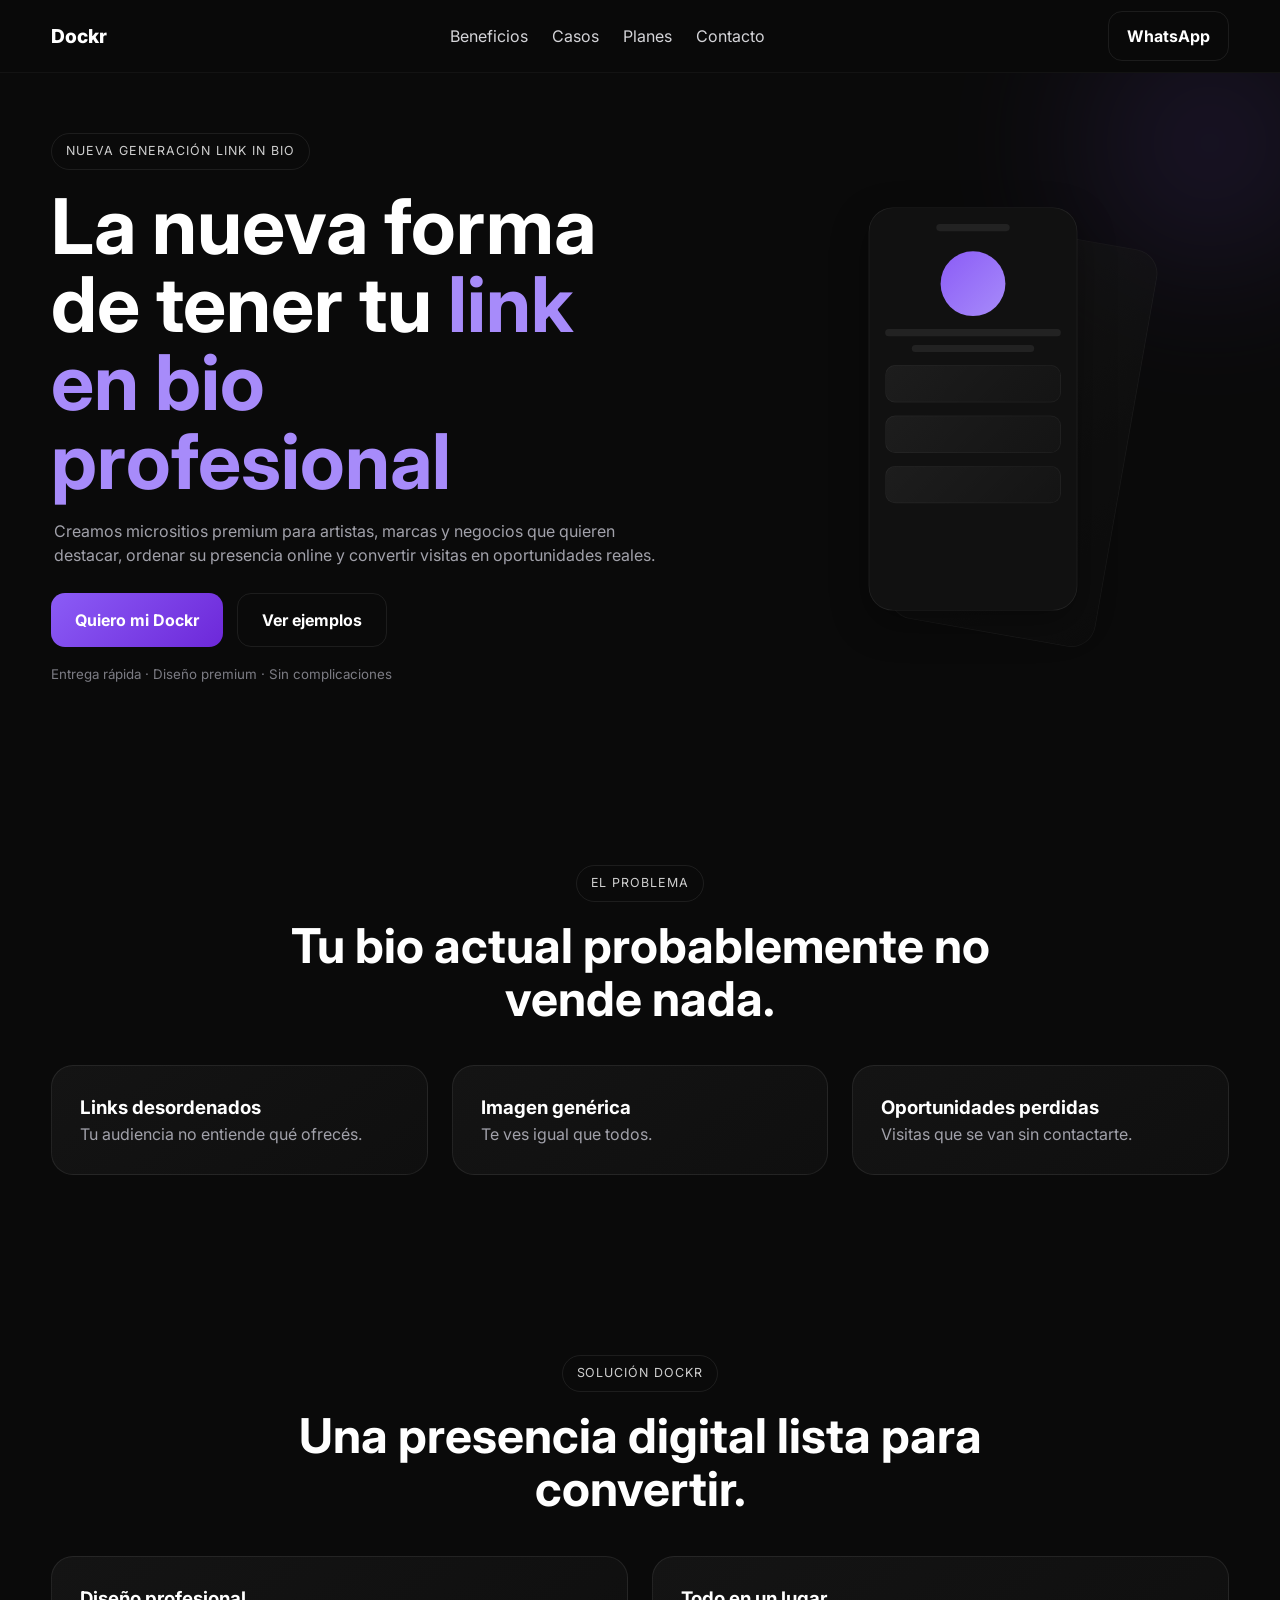
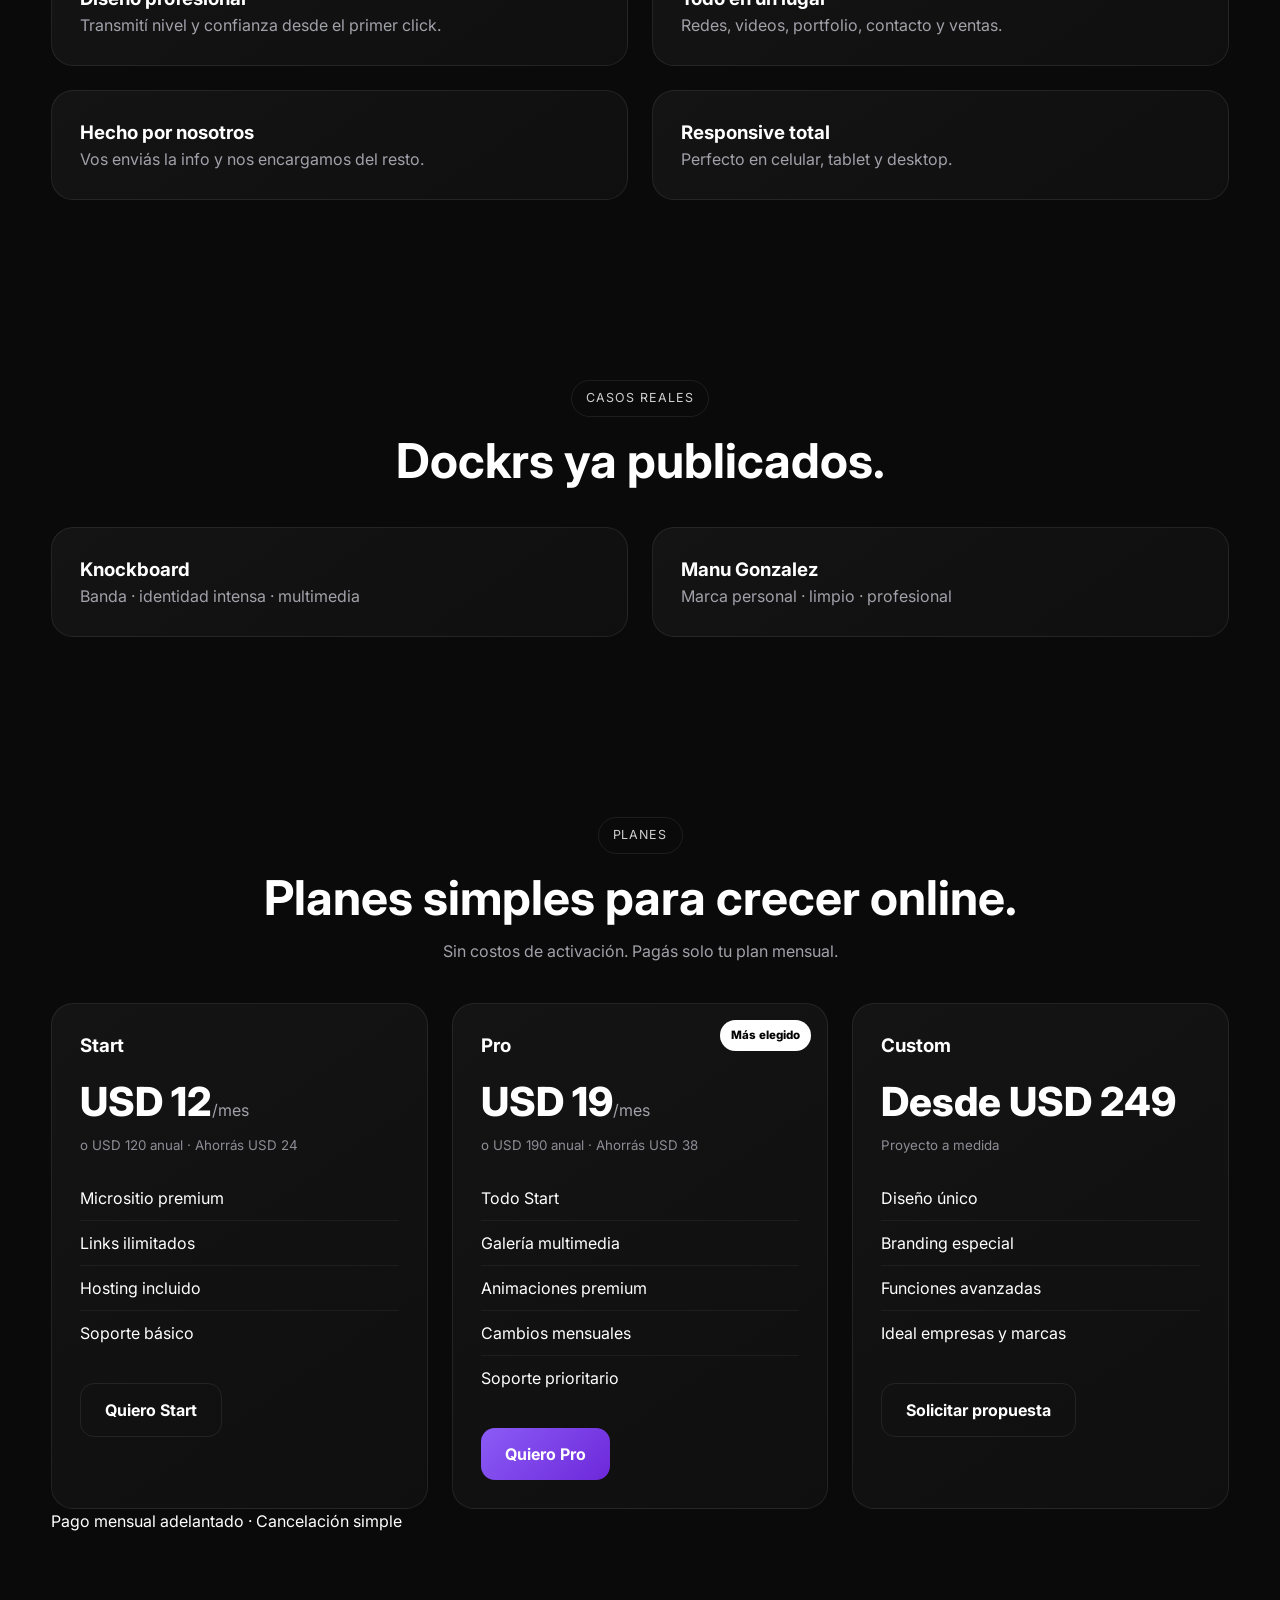
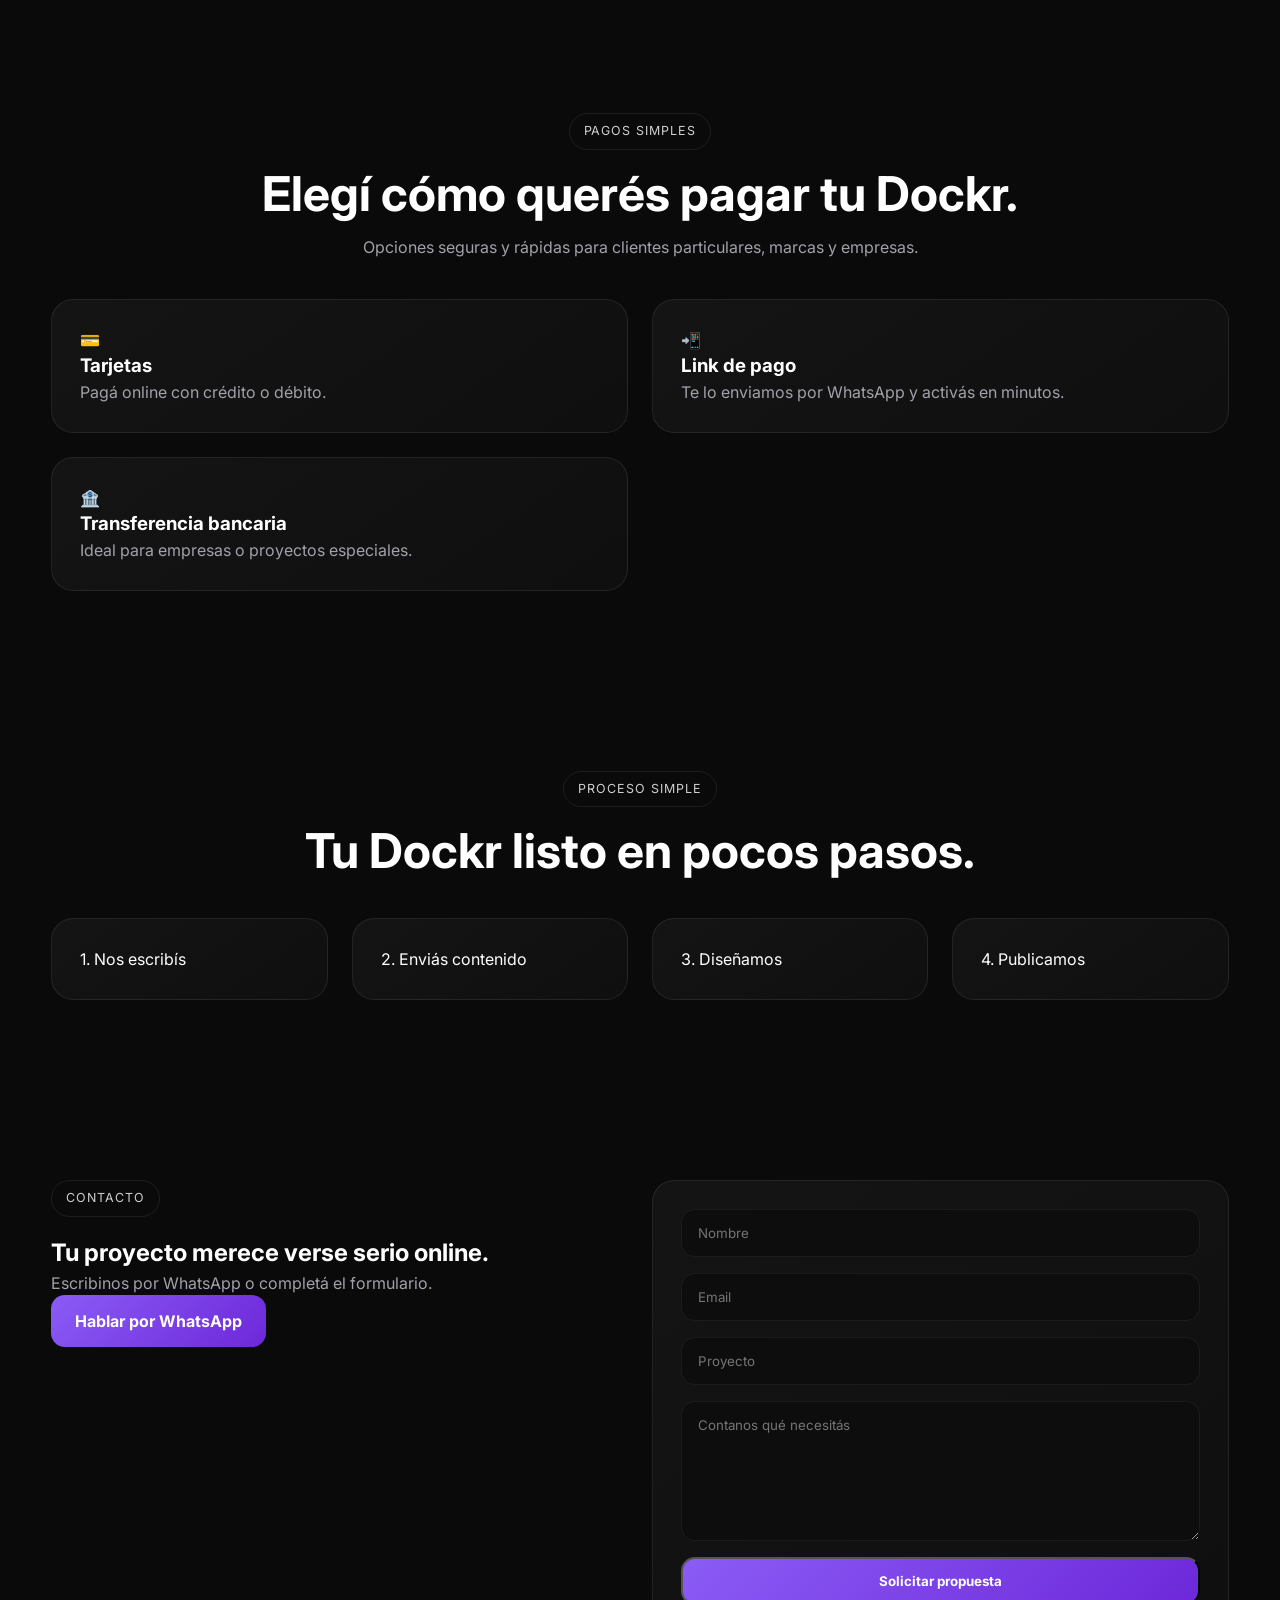
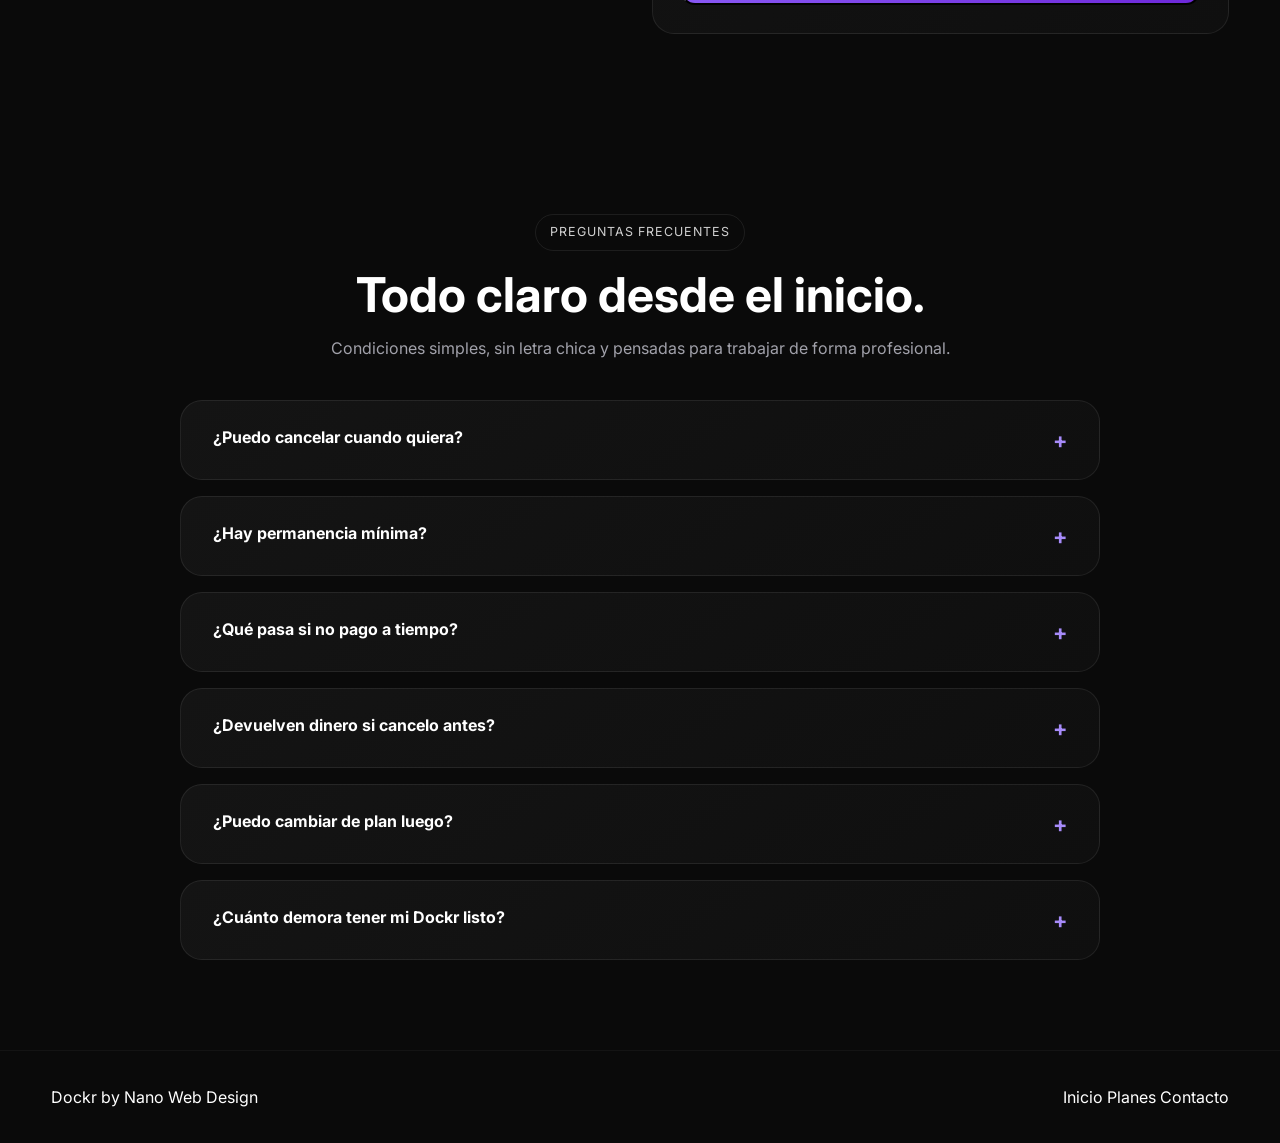
==== index.html @ 8de8d821 "version final de dockr" ====
<!doctype html>
<html lang="es">
  <head>
    <meta charset="UTF-8" />
    <meta name="viewport" content="width=device-width,initial-scale=1.0" />
    <title>Dockr | Tu link en bio profesional</title>
    <meta
      name="description"
      content="Dockr crea micrositios premium para artistas, marcas y negocios que quieren destacar online."
    />

    <link rel="preconnect" href="https://fonts.googleapis.com" />
    <link rel="preconnect" href="https://fonts.gstatic.com" crossorigin />

    <link
      href="https://fonts.googleapis.com/css2?family=Inter:wght@300;400;600;700;800&display=swap"
      rel="stylesheet"
    />

    <link rel="stylesheet" href="styles/main.css" />
  </head>

  <body>
    <!-- NAV -->
    <header class="header">
      <div class="container nav">
        <a href="#" class="logo">Dockr</a>

        <nav class="menu">
          <a href="#beneficios">Beneficios</a>
          <a href="#casos">Casos</a>
          <a href="#planes">Planes</a>
          <a href="#contacto">Contacto</a>
        </nav>

        <a class="btn-nav" target="_blank" href="https://wa.me/59893767029">
          WhatsApp
        </a>
      </div>
    </header>

    <!-- HERO -->
    <section class="hero">
      <div class="container hero-grid">
        <div class="hero-copy">
          <span class="tag">Nueva generación link in bio</span>

          <h1>
            La nueva forma de tener tu
            <span>link en bio profesional</span>
          </h1>

          <p>
            Creamos micrositios premium para artistas, marcas y negocios que
            quieren destacar, ordenar su presencia online y convertir visitas en
            oportunidades reales.
          </p>

          <div class="hero-actions">
            <a
              href="https://wa.me/59893767029"
              target="_blank"
              class="btn-main"
            >
              Quiero mi Dockr
            </a>

            <a href="#casos" class="btn-outline">Ver ejemplos</a>
          </div>

          <small>Entrega rápida · Diseño premium · Sin complicaciones</small>
        </div>

        <div class="hero-visual">
          <div class="phone phone-back"></div>

          <div class="phone phone-front">
            <div class="mock-header"></div>
            <div class="mock-avatar"></div>
            <div class="mock-line"></div>
            <div class="mock-line short"></div>
            <div class="mock-btn"></div>
            <div class="mock-btn"></div>
            <div class="mock-btn"></div>
          </div>
        </div>
      </div>
    </section>

    <!-- PROBLEMA -->
    <section class="pain">
      <div class="container">
        <div class="section-head">
          <span class="tag">El problema</span>
          <h2>Tu bio actual probablemente no vende nada.</h2>
        </div>

        <div class="pain-grid">
          <article class="pain-card">
            <h3>Links desordenados</h3>
            <p>Tu audiencia no entiende qué ofrecés.</p>
          </article>

          <article class="pain-card">
            <h3>Imagen genérica</h3>
            <p>Te ves igual que todos.</p>
          </article>

          <article class="pain-card">
            <h3>Oportunidades perdidas</h3>
            <p>Visitas que se van sin contactarte.</p>
          </article>
        </div>
      </div>
    </section>

    <!-- BENEFICIOS -->
    <section class="benefits" id="beneficios">
      <div class="container">
        <div class="section-head">
          <span class="tag">Solución Dockr</span>
          <h2>Una presencia digital lista para convertir.</h2>
        </div>

        <div class="benefits-grid">
          <article class="benefit-card">
            <h3>Diseño profesional</h3>
            <p>Transmití nivel y confianza desde el primer click.</p>
          </article>

          <article class="benefit-card">
            <h3>Todo en un lugar</h3>
            <p>Redes, videos, portfolio, contacto y ventas.</p>
          </article>

          <article class="benefit-card">
            <h3>Hecho por nosotros</h3>
            <p>Vos enviás la info y nos encargamos del resto.</p>
          </article>

          <article class="benefit-card">
            <h3>Responsive total</h3>
            <p>Perfecto en celular, tablet y desktop.</p>
          </article>
        </div>
      </div>
    </section>

    <!-- CASOS -->
    <section class="cases" id="casos">
      <div class="container">
        <div class="section-head">
          <span class="tag">Casos reales</span>
          <h2>Dockrs ya publicados.</h2>
        </div>

        <div class="cases-grid">
          <a href="./knockboard/" class="case-card">
            <h3>Knockboard</h3>
            <p>Banda · identidad intensa · multimedia</p>
          </a>

          <a href="./manugonzalez/" class="case-card">
            <h3>Manu Gonzalez</h3>
            <p>Marca personal · limpio · profesional</p>
          </a>
        </div>
      </div>
    </section>

    <!-- PLANES -->
    <section class="pricing" id="planes">
      <div class="container">
        <div class="section-head">
          <span class="tag">Planes</span>
          <h2>Planes simples para crecer online.</h2>
          <p>Sin costos de activación. Pagás solo tu plan mensual.</p>
        </div>

        <div class="pricing-grid">
          <article class="price-card">
            <h3>Start</h3>
            <div class="price">USD 12<span>/mes</span></div>
            <small>o USD 120 anual · Ahorrás USD 24</small>

            <ul>
              <li>Micrositio premium</li>
              <li>Links ilimitados</li>
              <li>Hosting incluido</li>
              <li>Soporte básico</li>
            </ul>

            <a
              target="_blank"
              href="https://wa.me/59893767029"
              class="btn-outline"
            >
              Quiero Start
            </a>
          </article>

          <article class="price-card featured">
            <div class="badge">Más elegido</div>

            <h3>Pro</h3>
            <div class="price">USD 19<span>/mes</span></div>
            <small>o USD 190 anual · Ahorrás USD 38</small>

            <ul>
              <li>Todo Start</li>
              <li>Galería multimedia</li>
              <li>Animaciones premium</li>
              <li>Cambios mensuales</li>
              <li>Soporte prioritario</li>
            </ul>

            <a
              target="_blank"
              href="https://wa.me/59893767029"
              class="btn-main"
            >
              Quiero Pro
            </a>
          </article>

          <article class="price-card">
            <h3>Custom</h3>
            <div class="price">Desde USD 249</div>
            <small>Proyecto a medida</small>

            <ul>
              <li>Diseño único</li>
              <li>Branding especial</li>
              <li>Funciones avanzadas</li>
              <li>Ideal empresas y marcas</li>
            </ul>

            <a href="#contacto" class="btn-outline"> Solicitar propuesta </a>
          </article>
        </div>

        <div class="pricing-note">
          <p>Pago mensual adelantado · Cancelación simple</p>
        </div>
      </div>
    </section>

    <!-- MEDIOS DE PAGO -->
    <section class="payments">
      <div class="container">
        <div class="section-head">
          <span class="tag">Pagos simples</span>
          <h2>Elegí cómo querés pagar tu Dockr.</h2>
          <p>
            Opciones seguras y rápidas para clientes particulares, marcas y
            empresas.
          </p>
        </div>

        <div class="payments-grid">
          <article class="payment-card">
            <div class="pay-icon">💳</div>
            <h3>Tarjetas</h3>
            <p>Pagá online con crédito o débito.</p>
          </article>

          <article class="payment-card featured">
            <div class="pay-icon">📲</div>
            <h3>Link de pago</h3>
            <p>Te lo enviamos por WhatsApp y activás en minutos.</p>
          </article>

          <article class="payment-card">
            <div class="pay-icon">🏦</div>
            <h3>Transferencia bancaria</h3>
            <p>Ideal para empresas o proyectos especiales.</p>
          </article>
        </div>
      </div>
    </section>

    <!-- COMO FUNCIONA -->
    <section class="steps">
      <div class="container">
        <div class="section-head">
          <span class="tag">Proceso simple</span>
          <h2>Tu Dockr listo en pocos pasos.</h2>
        </div>

        <div class="steps-grid">
          <article>1. Nos escribís</article>
          <article>2. Enviás contenido</article>
          <article>3. Diseñamos</article>
          <article>4. Publicamos</article>
        </div>
      </div>
    </section>

    <!-- CONTACTO -->
    <section class="contact" id="contacto">
      <div class="container contact-grid">
        <div class="contact-copy">
          <span class="tag">Contacto</span>
          <h2>Tu proyecto merece verse serio online.</h2>
          <p>Escribinos por WhatsApp o completá el formulario.</p>

          <a href="https://wa.me/59893767029" target="_blank" class="btn-main">
            Hablar por WhatsApp
          </a>
        </div>

        <form class="contact-form">
          <input type="text" placeholder="Nombre" required />
          <input type="email" placeholder="Email" required />
          <input type="text" placeholder="Proyecto" required />
          <textarea placeholder="Contanos qué necesitás"></textarea>

          <button type="submit" class="btn-main">Solicitar propuesta</button>
        </form>
      </div>
    </section>

    <!-- FAQ -->
    <section class="faq" id="faq">
      <div class="container">
        <div class="section-head">
          <span class="tag">Preguntas frecuentes</span>
          <h2>Todo claro desde el inicio.</h2>
          <p>
            Condiciones simples, sin letra chica y pensadas para trabajar de
            forma profesional.
          </p>
        </div>

        <div class="faq-grid">
          <article class="faq-item">
            <button class="faq-question">
              ¿Puedo cancelar cuando quiera?
              <span>+</span>
            </button>
            <div class="faq-answer">
              <p>
                Sí. Solo necesitás avisar antes de la próxima renovación mensual
                para evitar nuevos cobros.
              </p>
            </div>
          </article>

          <article class="faq-item">
            <button class="faq-question">
              ¿Hay permanencia mínima?
              <span>+</span>
            </button>
            <div class="faq-answer">
              <p>
                No. Dockr funciona por períodos mensuales adelantados, sin
                contratos largos obligatorios.
              </p>
            </div>
          </article>

          <article class="faq-item">
            <button class="faq-question">
              ¿Qué pasa si no pago a tiempo?
              <span>+</span>
            </button>
            <div class="faq-answer">
              <p>
                El sitio puede pausarse temporalmente hasta regularizar el pago,
                sin perder tu diseño ni contenido.
              </p>
            </div>
          </article>

          <article class="faq-item">
            <button class="faq-question">
              ¿Devuelven dinero si cancelo antes?
              <span>+</span>
            </button>
            <div class="faq-answer">
              <p>
                No se realizan devoluciones de períodos ya iniciados, salvo
                casos excepcionales evaluados individualmente.
              </p>
            </div>
          </article>

          <article class="faq-item">
            <button class="faq-question">
              ¿Puedo cambiar de plan luego?
              <span>+</span>
            </button>
            <div class="faq-answer">
              <p>
                Sí. Podés subir de plan cuando quieras y se ajusta la diferencia
                correspondiente.
              </p>
            </div>
          </article>

          <article class="faq-item">
            <button class="faq-question">
              ¿Cuánto demora tener mi Dockr listo?
              <span>+</span>
            </button>
            <div class="faq-answer">
              <p>
                Depende del plan y del material enviado, pero normalmente se
                entrega en pocos días.
              </p>
            </div>
          </article>
        </div>
      </div>
    </section>

    <!-- FOOTER -->
    <footer class="footer">
      <div class="container footer-wrap">
        <p>Dockr by Nano Web Design</p>

        <div class="footer-links">
          <a href="#">Inicio</a>
          <a href="#planes">Planes</a>
          <a href="#contacto">Contacto</a>
        </div>
      </div>
    </footer>

    <script src="js/main.js"></script>
  </body>
</html>
---- styles/main.css ----
/* ==================================================
   DOCKR - MAIN.CSS
   Mobile First + FAQ Integrado
================================================== */

/* ===============================
   ROOT
=============================== */
:root {
  --bg: #0a0a0a;
  --bg-2: #111111;
  --card: #171717;
  --line: rgba(255, 255, 255, 0.08);

  --text: #ffffff;
  --muted: #a1a1aa;

  --primary: #8b5cf6;
  --primary-2: #a78bfa;
  --primary-dark: #6d28d9;

  --radius: 22px;
  --shadow: 0 18px 50px rgba(0, 0, 0, 0.35);

  --container: 1180px;
}

/* ===============================
   RESET
=============================== */
* {
  margin: 0;
  padding: 0;
  box-sizing: border-box;
}

html {
  scroll-behavior: smooth;
}

body {
  font-family: "Inter", sans-serif;
  background: var(--bg);
  color: var(--text);
  line-height: 1.5;
  overflow-x: hidden;
}

img {
  max-width: 100%;
  display: block;
}

a {
  color: inherit;
  text-decoration: none;
}

ul {
  list-style: none;
}

button,
input,
textarea {
  font-family: inherit;
}

/* ===============================
   LAYOUT
=============================== */
.container {
  width: 92%;
  max-width: var(--container);
  margin-inline: auto;
}

section {
  padding: 72px 0;
}

/* ===============================
   GENERAL
=============================== */
.tag {
  display: inline-block;
  padding: 8px 14px;
  border: 1px solid var(--line);
  border-radius: 999px;
  font-size: 0.78rem;
  letter-spacing: 0.08em;
  text-transform: uppercase;
  color: #cfcfcf;
  margin-bottom: 18px;
}

.section-head {
  text-align: center;
  max-width: 760px;
  margin: 0 auto 40px;
}

.section-head h2 {
  font-size: clamp(2rem, 7vw, 3rem);
  line-height: 1.1;
  margin-bottom: 14px;
}

.section-head p,
.hero-copy p,
.contact-copy p,
.pain-card p,
.benefit-card p,
.case-card p,
.payment-card p {
  color: var(--muted);
}

/* ===============================
   BUTTONS
=============================== */
.btn-main,
.btn-outline,
.btn-nav {
  width: 100%;
  display: inline-flex;
  justify-content: center;
  align-items: center;
  gap: 10px;
  padding: 14px 24px;
  border-radius: 14px;
  font-weight: 700;
  transition: 0.28s ease;
}

.btn-main {
  color: #fff;
  background: linear-gradient(135deg, var(--primary), var(--primary-dark));
}

.btn-main:hover {
  transform: translateY(-2px);
  box-shadow: 0 12px 30px rgba(139, 92, 246, 0.28);
}

.btn-outline,
.btn-nav {
  border: 1px solid var(--line);
}

.btn-outline:hover,
.btn-nav:hover {
  background: rgba(255, 255, 255, 0.04);
}

.btn-nav {
  padding: 12px 18px;
}

/* ===============================
   HEADER
=============================== */
.header {
  position: sticky;
  top: 0;
  z-index: 100;
  backdrop-filter: blur(12px);
  background: rgba(10, 10, 10, 0.72);
  border-bottom: 1px solid rgba(255, 255, 255, 0.04);
}

.nav {
  min-height: 72px;
  display: flex;
  justify-content: space-between;
  align-items: center;
  gap: 20px;
}

.logo {
  font-size: 1.2rem;
  font-weight: 800;
}

.menu {
  display: none;
  gap: 24px;
}

.menu a {
  color: #d4d4d8;
}

.menu a:hover {
  color: #fff;
}

/* ===============================
   HERO
=============================== */
.hero {
  padding-top: 60px;
  overflow: hidden;
  position: relative;
}

.hero::before {
  content: "";
  position: absolute;
  width: 340px;
  height: 340px;
  border-radius: 50%;
  background: radial-gradient(circle, var(--primary), transparent 70%);
  filter: blur(80px);
  opacity: 0.22;
  top: -100px;
  right: -100px;
}

.hero-grid {
  display: grid;
  grid-template-columns: 1fr;
  gap: 40px;
}

.hero-copy {
  text-align: center;
}

.hero-copy h1 {
  font-size: clamp(2.2rem, 10vw, 4.8rem);
  line-height: 1.02;
  margin-bottom: 18px;
}

.hero-copy h1 span {
  color: var(--primary-2);
}

.hero-copy p {
  max-width: 620px;
  margin: 0 auto 26px;
}

.hero-actions {
  display: flex;
  flex-direction: column;
  gap: 14px;
  margin-bottom: 14px;
}

.hero-copy small {
  color: #7c7c84;
}

/* ===============================
   MOCKUP
=============================== */
.hero-visual {
  min-height: 380px;
  display: flex;
  justify-content: center;
  align-items: center;
  position: relative;
}

.phone {
  width: 290px;
  height: 560px;
  border-radius: 34px;
  position: absolute;
  transform: scale(0.72);
}

.phone-back {
  background: linear-gradient(135deg, #1a1a1a, #0f0f0f);
  border: 1px solid var(--line);
  transform: scale(0.72) translate(70px, 35px) rotate(10deg);
  opacity: 0.55;
}

.phone-front {
  background: #111;
  border: 1px solid rgba(255, 255, 255, 0.08);
  padding: 22px;
  box-shadow: var(--shadow);
}

.mock-header,
.mock-line {
  height: 10px;
  border-radius: 999px;
  background: #222;
}

.mock-header {
  width: 42%;
  margin: 0 auto 28px;
}

.mock-avatar {
  width: 90px;
  height: 90px;
  margin: 0 auto 18px;
  border-radius: 50%;
  background: linear-gradient(135deg, var(--primary), var(--primary-2));
}

.mock-line {
  margin-bottom: 12px;
}

.mock-line.short {
  width: 70%;
  margin-inline: auto;
}

.mock-btn {
  height: 52px;
  margin-top: 18px;
  border-radius: 14px;
  background: linear-gradient(135deg, #1d1d1d, #141414);
  border: 1px solid rgba(255, 255, 255, 0.05);
}

/* ===============================
   GRIDS
=============================== */
.pain-grid,
.benefits-grid,
.cases-grid,
.pricing-grid,
.steps-grid,
.payments-grid,
.contact-grid,
.faq-grid {
  display: grid;
  grid-template-columns: 1fr;
  gap: 24px;
}

/* ===============================
   CARDS
=============================== */
.pain-card,
.benefit-card,
.case-card,
.price-card,
.payment-card,
.steps-grid article,
.contact-form,
.faq-item {
  background: linear-gradient(145deg, #141414, #0f0f0f);
  border: 1px solid var(--line);
  border-radius: var(--radius);
  padding: 28px;
}

.case-card,
.price-card,
.payment-card {
  transition: 0.3s ease;
}

.case-card:hover,
.payment-card:hover {
  transform: translateY(-6px);
}

.price-card:hover {
  transform: translateY(-8px);
}

/* ===============================
   PRICING
=============================== */
.price-card {
  position: relative;
}

.badge {
  position: absolute;
  top: 16px;
  right: 16px;
  padding: 7px 11px;
  border-radius: 999px;
  background: #fff;
  color: #000;
  font-size: 0.72rem;
  font-weight: 800;
}

.price {
  font-size: 2.5rem;
  font-weight: 800;
  margin: 12px 0 4px;
}

.price span {
  font-size: 1rem;
  color: var(--muted);
  font-weight: 400;
}

.price-card small {
  color: #8d8d96;
  display: block;
  margin-bottom: 18px;
}

.price-card ul {
  margin: 20px 0 28px;
}

.price-card li {
  padding: 10px 0;
  border-bottom: 1px solid rgba(255, 255, 255, 0.05);
}

.price-card li:last-child {
  border-bottom: none;
}

/* ===============================
   FAQ
=============================== */
.faq-grid {
  max-width: 860px;
  margin: 0 auto;
  gap: 16px;
}

.faq-item {
  padding: 0;
  overflow: hidden;
  transition: 0.28s ease;
}

.faq-item:hover {
  border-color: rgba(255, 255, 255, 0.14);
}

.faq-item.active {
  border-color: rgba(167, 139, 250, 0.34);
  box-shadow: 0 14px 40px rgba(139, 92, 246, 0.08);
}

.faq-question {
  width: 100%;
  border: none;
  background: transparent;
  color: var(--text);
  cursor: pointer;
  font-size: 1rem;
  font-weight: 700;
  text-align: left;
  padding: 22px;
  display: flex;
  justify-content: space-between;
  gap: 18px;
}

.faq-question span {
  color: var(--primary-2);
  font-size: 1.35rem;
  transition: 0.28s ease;
}

.faq-answer {
  max-height: 0;
  overflow: hidden;
  transition: max-height 0.35s ease;
}

.faq-answer p {
  padding: 0 22px 22px;
  color: var(--muted);
}

.faq-item.active .faq-answer {
  max-height: 240px;
}

.faq-item.active .faq-question span {
  transform: rotate(45deg);
}

/* ===============================
   CONTACT
=============================== */
.contact-form {
  display: grid;
  gap: 16px;
}

.contact-form input,
.contact-form textarea {
  width: 100%;
  padding: 15px 16px;
  border-radius: 14px;
  border: 1px solid rgba(255, 255, 255, 0.06);
  background: #0d0d0d;
  color: #fff;
}

.contact-form textarea {
  min-height: 140px;
  resize: vertical;
}

/* ===============================
   FOOTER
=============================== */
.footer {
  padding: 34px 0;
  border-top: 1px solid rgba(255, 255, 255, 0.04);
}

.footer-wrap {
  display: flex;
  flex-direction: column;
  gap: 18px;
  align-items: center;
  text-align: center;
}

/* ===============================
   RESPONSIVE
=============================== */

@media (min-width: 576px) {
  .btn-main,
  .btn-outline,
  .btn-nav {
    width: auto;
  }

  .hero-actions {
    flex-direction: row;
    justify-content: center;
    flex-wrap: wrap;
  }

  .faq-question,
  .faq-answer p {
    padding-left: 24px;
    padding-right: 24px;
  }
}

@media (min-width: 768px) {
  section {
    padding: 90px 0;
  }

  .benefits-grid,
  .cases-grid,
  .payments-grid,
  .contact-grid {
    grid-template-columns: repeat(2, 1fr);
  }

  .pain-grid,
  .pricing-grid,
  .steps-grid {
    grid-template-columns: repeat(2, 1fr);
  }

  .faq-question {
    padding: 24px 28px;
  }

  .faq-answer p {
    padding: 0 28px 24px;
  }
}

@media (min-width: 992px) {
  .menu {
    display: flex;
  }

  .hero-grid {
    grid-template-columns: 1.1fr 0.9fr;
    align-items: center;
  }

  .hero-copy {
    text-align: left;
  }

  .hero-actions {
    justify-content: flex-start;
  }

  .pain-grid {
    grid-template-columns: repeat(3, 1fr);
  }

  .pricing-grid {
    grid-template-columns: repeat(3, 1fr);
  }

  .steps-grid {
    grid-template-columns: repeat(4, 1fr);
  }

  .faq-question {
    padding: 26px 32px;
  }

  .faq-answer p {
    padding: 0 32px 26px;
  }

  .footer-wrap {
    flex-direction: row;
    justify-content: space-between;
    text-align: left;
  }
}

@media (min-width: 1200px) {
  .hero-copy h1 {
    font-size: 4.8rem;
  }

  .faq-grid {
    max-width: 920px;
  }
}
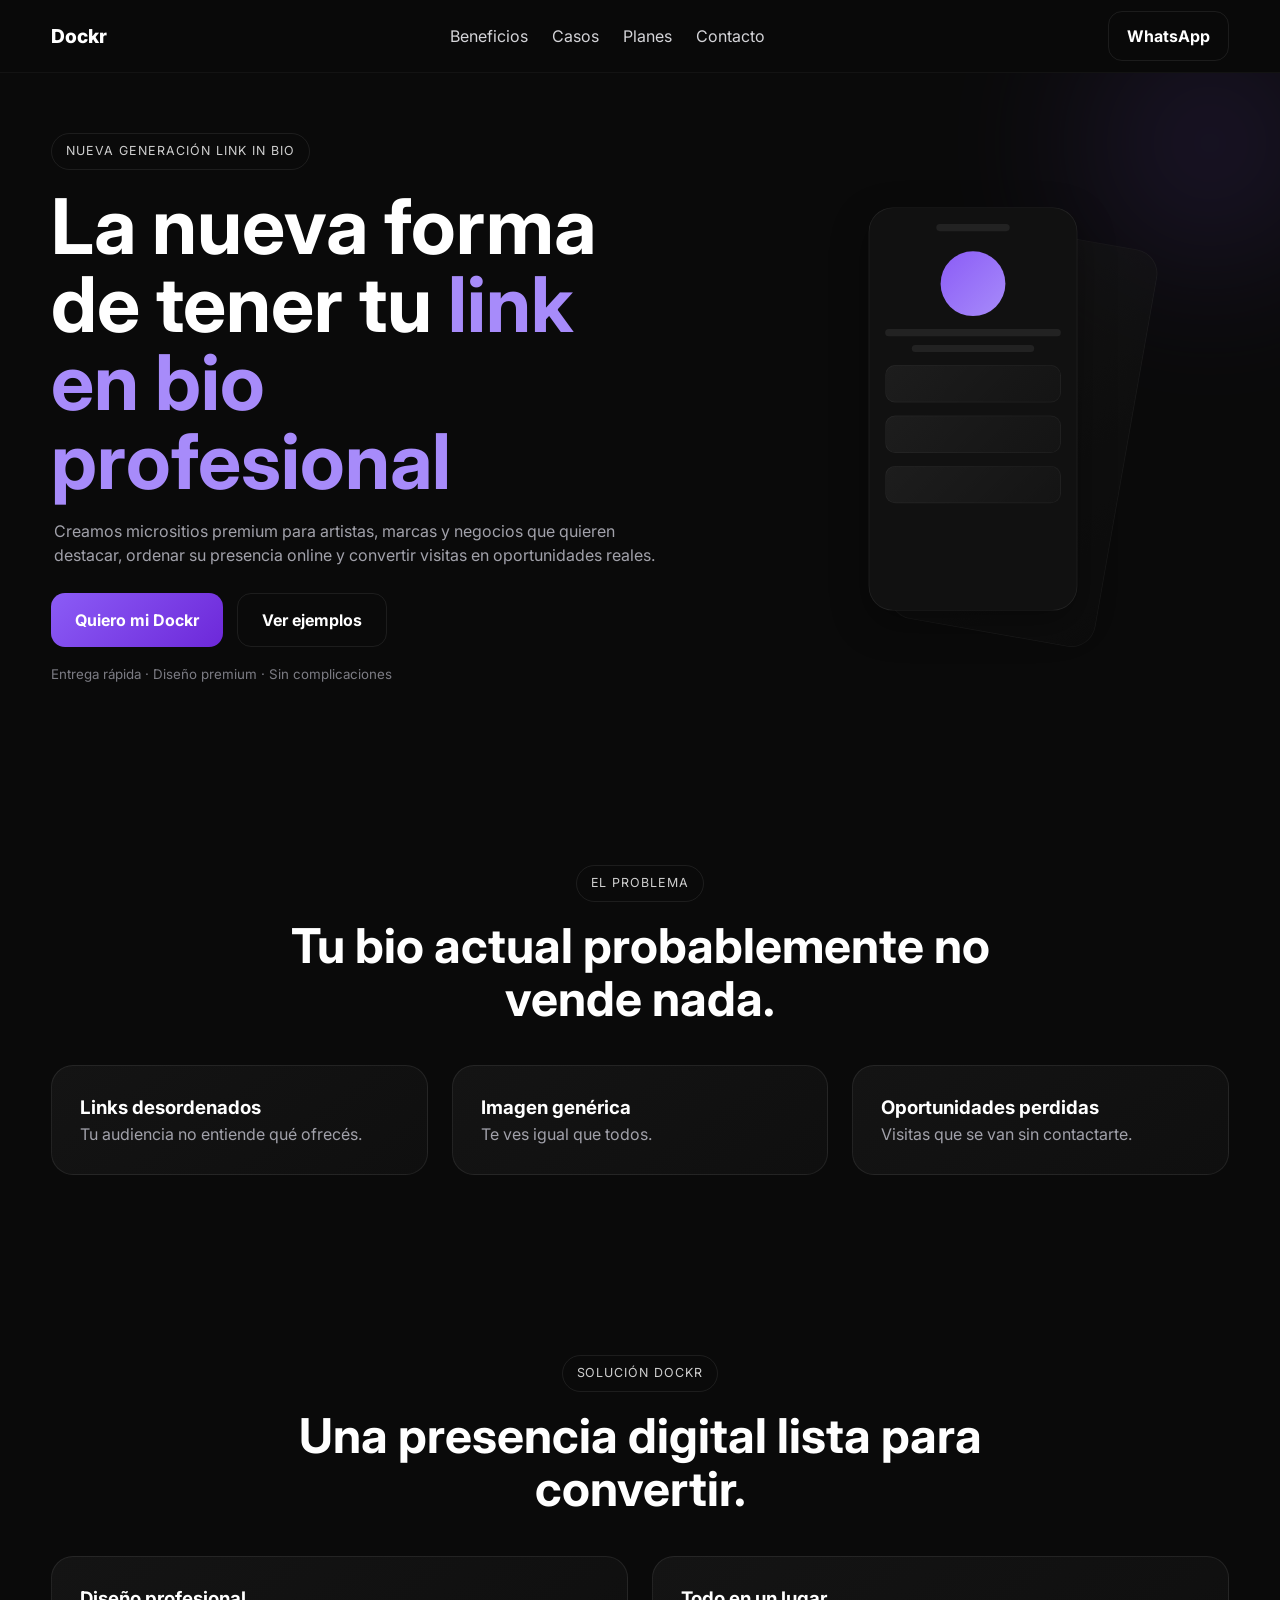
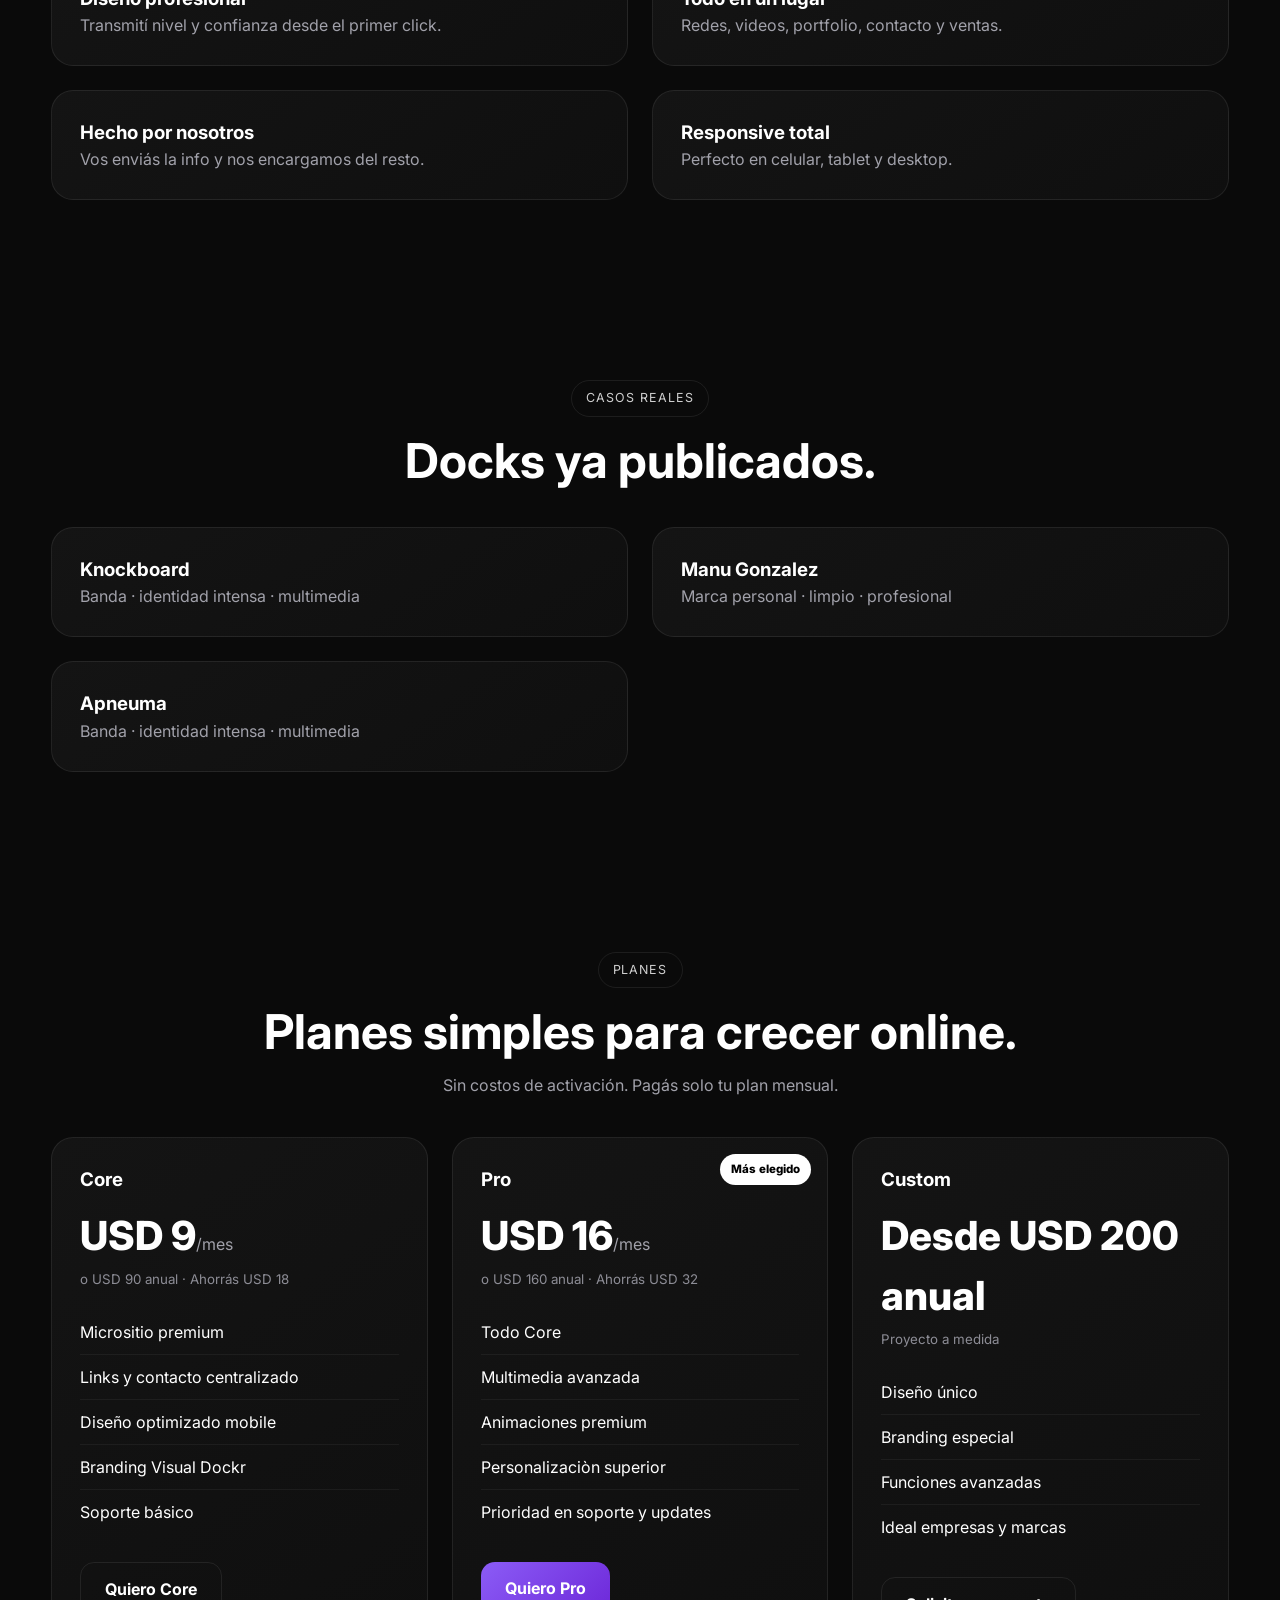
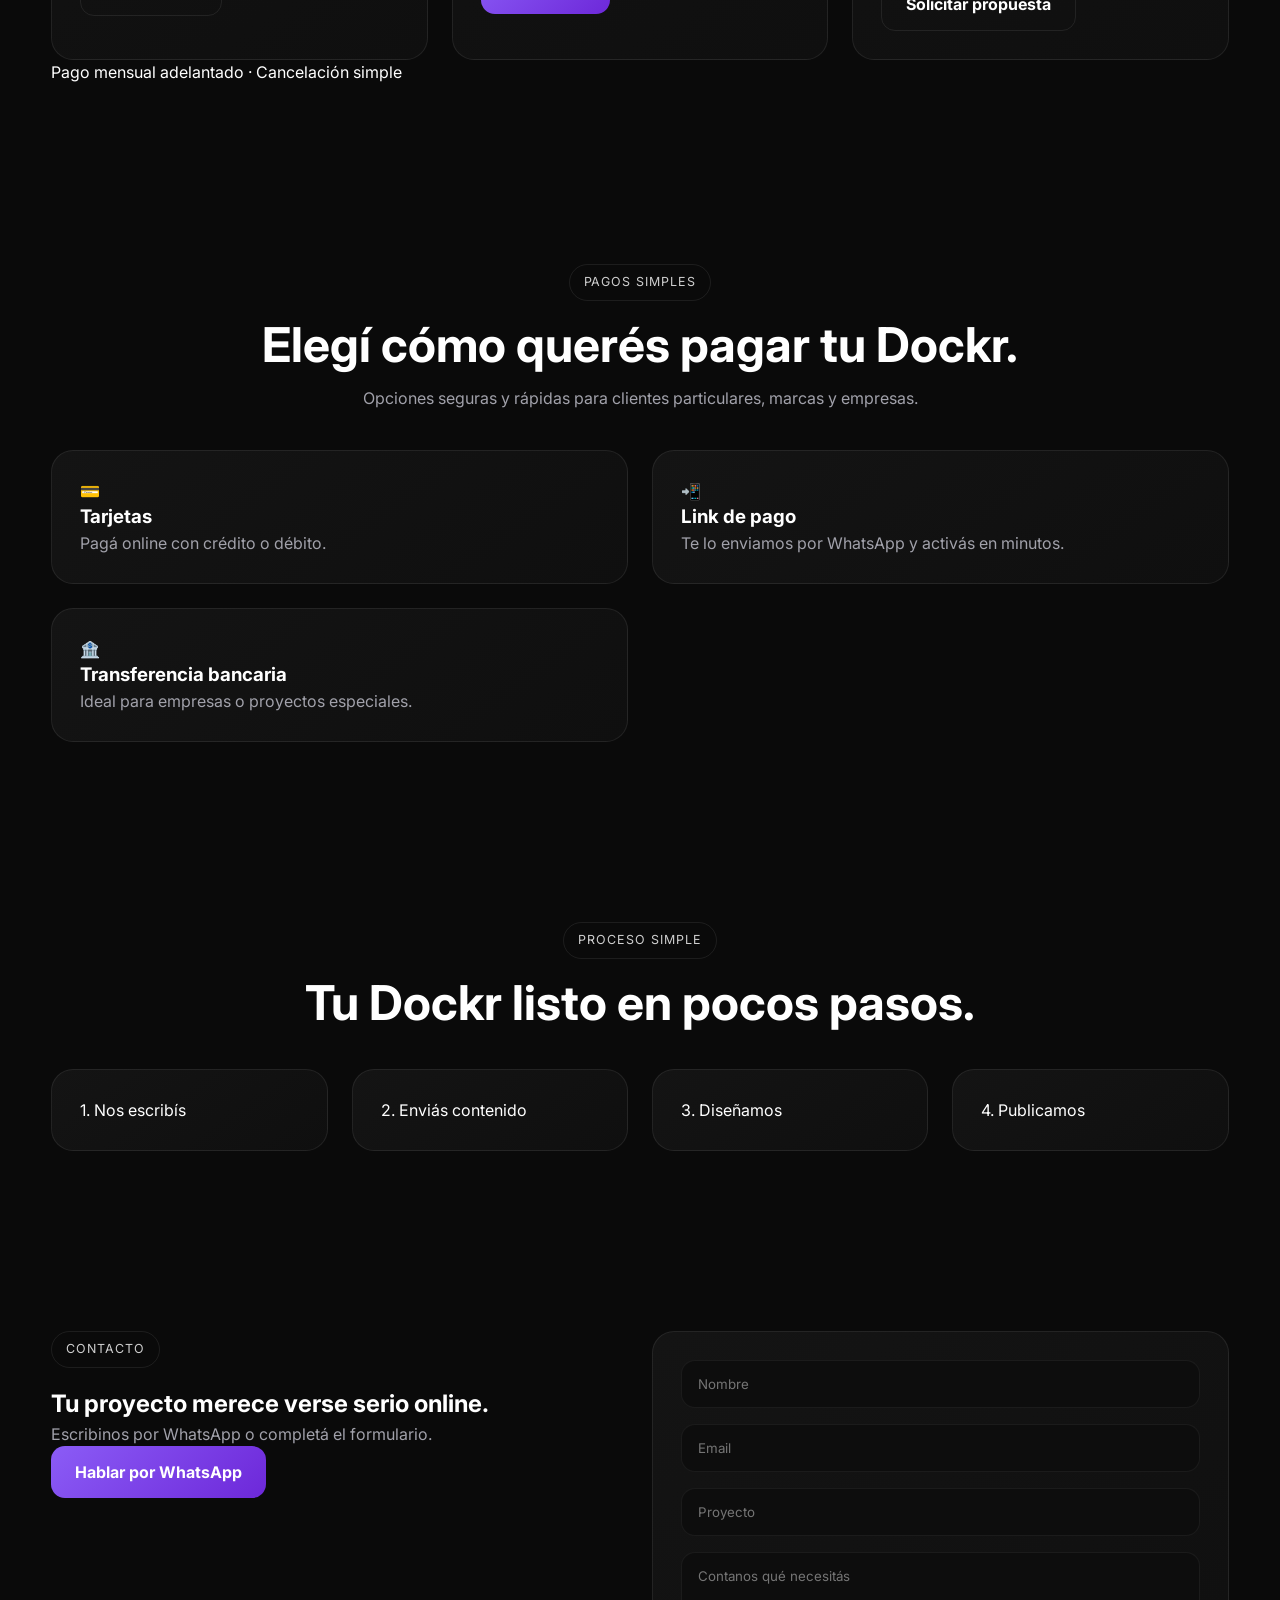
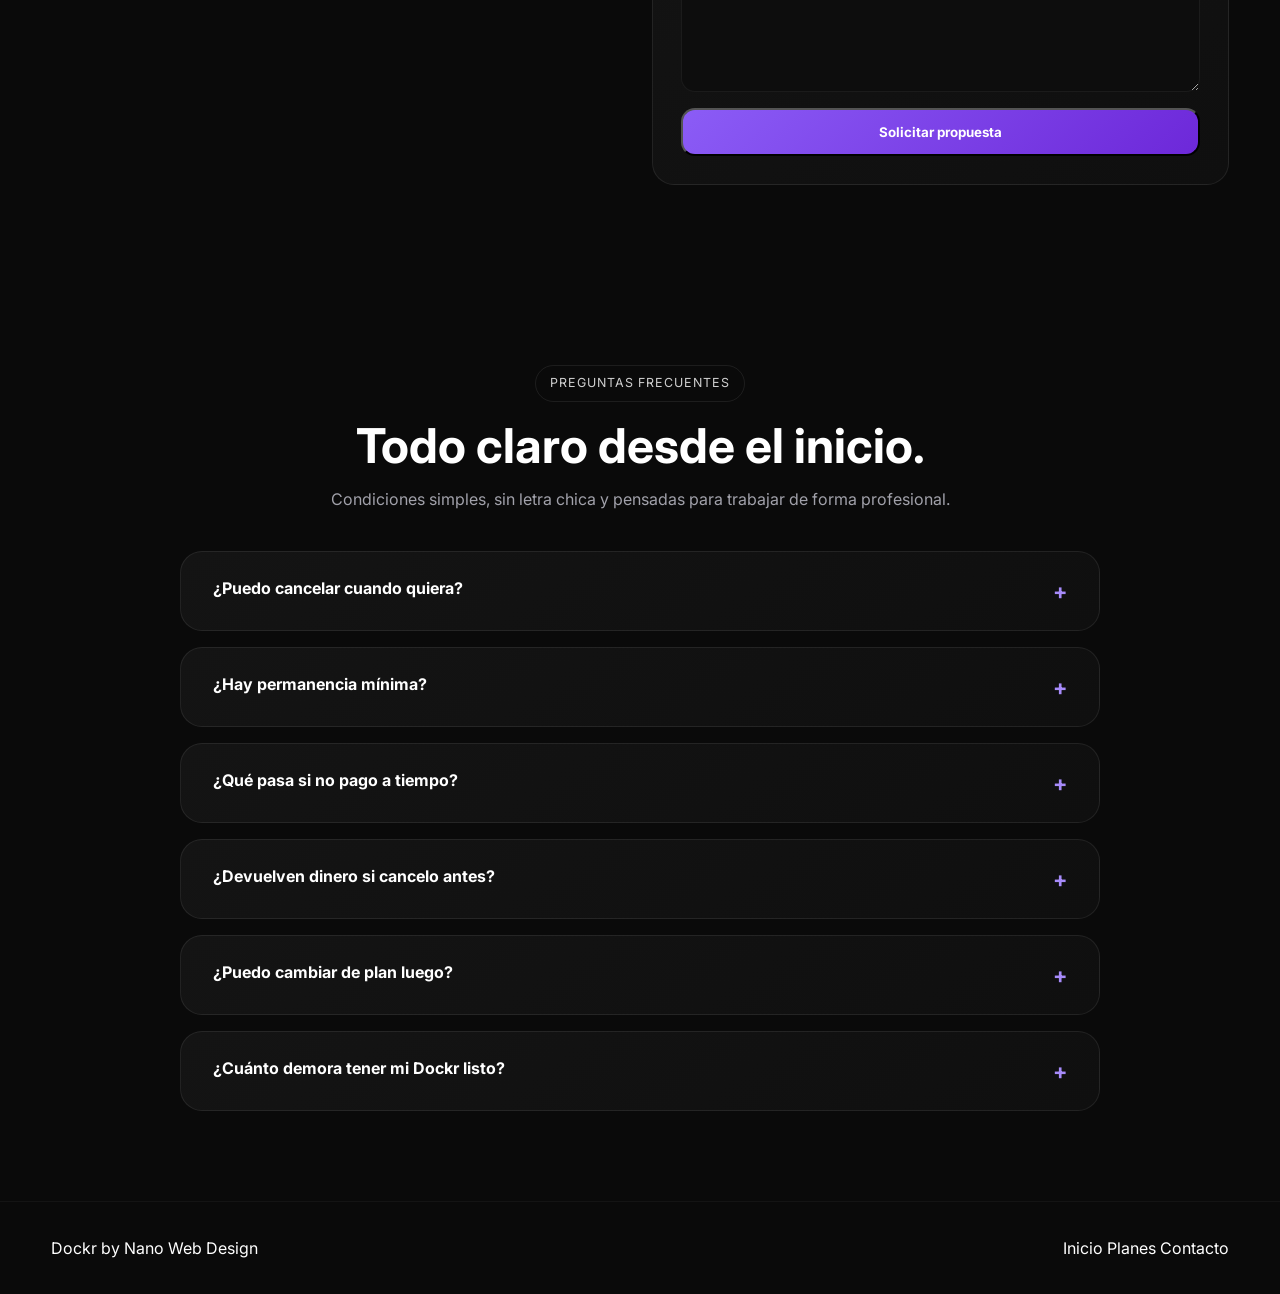
==== commit 7adf61e1: "pricing review" ====
--- a/index.html
+++ b/index.html
@@ -18,6 +18,9 @@
     />
 
     <link rel="stylesheet" href="styles/main.css" />
+    <link rel="apple-touch-icon" sizes="180x180" href="/apple-touch-icon.png" />
+    <link rel="icon" type="image/png" sizes="32x32" href="./multimedia/favicon/favicon-32x32.png" />
+    <link rel="icon" type="image/png" sizes="16x16" href="./multimedia/favicon/favicon-16x16.png" />
   </head>
 
   <body>
@@ -33,9 +36,7 @@
           <a href="#contacto">Contacto</a>
         </nav>
 
-        <a class="btn-nav" target="_blank" href="https://wa.me/59893767029">
-          WhatsApp
-        </a>
+        <a class="btn-nav" target="_blank" href="https://wa.me/59893939221"> WhatsApp </a>
       </div>
     </header>
 
@@ -51,19 +52,12 @@
           </h1>
 
           <p>
-            Creamos micrositios premium para artistas, marcas y negocios que
-            quieren destacar, ordenar su presencia online y convertir visitas en
-            oportunidades reales.
+            Creamos micrositios premium para artistas, marcas y negocios que quieren destacar, ordenar su presencia
+            online y convertir visitas en oportunidades reales.
           </p>
 
           <div class="hero-actions">
-            <a
-              href="https://wa.me/59893767029"
-              target="_blank"
-              class="btn-main"
-            >
-              Quiero mi Dockr
-            </a>
+            <a href="https://wa.me/59893939221" target="_blank" class="btn-main"> Quiero mi Dockr </a>
 
             <a href="#casos" class="btn-outline">Ver ejemplos</a>
           </div>
@@ -151,7 +145,7 @@
       <div class="container">
         <div class="section-head">
           <span class="tag">Casos reales</span>
-          <h2>Dockrs ya publicados.</h2>
+          <h2>Docks ya publicados.</h2>
         </div>
 
         <div class="cases-grid">
@@ -164,6 +158,10 @@
             <h3>Manu Gonzalez</h3>
             <p>Marca personal · limpio · profesional</p>
           </a>
+          <a href="./apneuma/" class="case-card">
+            <h3>Apneuma</h3>
+            <p>Banda · identidad intensa · multimedia</p>
+          </a>
         </div>
       </div>
     </section>
@@ -179,53 +177,42 @@
 
         <div class="pricing-grid">
           <article class="price-card">
-            <h3>Start</h3>
-            <div class="price">USD 12<span>/mes</span></div>
-            <small>o USD 120 anual · Ahorrás USD 24</small>
+            <h3>Core</h3>
+            <div class="price">USD 9<span>/mes</span></div>
+            <small>o USD 90 anual · Ahorrás USD 18</small>
 
             <ul>
               <li>Micrositio premium</li>
-              <li>Links ilimitados</li>
-              <li>Hosting incluido</li>
+              <li>Links y contacto centralizado</li>
+              <li>Diseño optimizado mobile</li>
+              <li>Branding Visual Dockr</li>
               <li>Soporte básico</li>
             </ul>
 
-            <a
-              target="_blank"
-              href="https://wa.me/59893767029"
-              class="btn-outline"
-            >
-              Quiero Start
-            </a>
+            <a target="_blank" href="https://wa.me/59893939221" class="btn-outline"> Quiero Core </a>
           </article>
 
           <article class="price-card featured">
             <div class="badge">Más elegido</div>
 
             <h3>Pro</h3>
-            <div class="price">USD 19<span>/mes</span></div>
-            <small>o USD 190 anual · Ahorrás USD 38</small>
+            <div class="price">USD 16<span>/mes</span></div>
+            <small>o USD 160 anual · Ahorrás USD 32</small>
 
             <ul>
-              <li>Todo Start</li>
-              <li>Galería multimedia</li>
+              <li>Todo Core</li>
+              <li>Multimedia avanzada</li>
               <li>Animaciones premium</li>
-              <li>Cambios mensuales</li>
-              <li>Soporte prioritario</li>
+              <li>Personalizaciòn superior</li>
+              <li>Prioridad en soporte y updates</li>
             </ul>
 
-            <a
-              target="_blank"
-              href="https://wa.me/59893767029"
-              class="btn-main"
-            >
-              Quiero Pro
-            </a>
+            <a target="_blank" href="https://wa.me/59893939221" class="btn-main"> Quiero Pro </a>
           </article>
 
           <article class="price-card">
             <h3>Custom</h3>
-            <div class="price">Desde USD 249</div>
+            <div class="price">Desde USD 200 anual</div>
             <small>Proyecto a medida</small>
 
             <ul>
@@ -251,10 +238,7 @@
         <div class="section-head">
           <span class="tag">Pagos simples</span>
           <h2>Elegí cómo querés pagar tu Dockr.</h2>
-          <p>
-            Opciones seguras y rápidas para clientes particulares, marcas y
-            empresas.
-          </p>
+          <p>Opciones seguras y rápidas para clientes particulares, marcas y empresas.</p>
         </div>
 
         <div class="payments-grid">
@@ -304,9 +288,7 @@
           <h2>Tu proyecto merece verse serio online.</h2>
           <p>Escribinos por WhatsApp o completá el formulario.</p>
 
-          <a href="https://wa.me/59893767029" target="_blank" class="btn-main">
-            Hablar por WhatsApp
-          </a>
+          <a href="https://wa.me/59893939221" target="_blank" class="btn-main"> Hablar por WhatsApp </a>
         </div>
 
         <form class="contact-form">
@@ -326,10 +308,7 @@
         <div class="section-head">
           <span class="tag">Preguntas frecuentes</span>
           <h2>Todo claro desde el inicio.</h2>
-          <p>
-            Condiciones simples, sin letra chica y pensadas para trabajar de
-            forma profesional.
-          </p>
+          <p>Condiciones simples, sin letra chica y pensadas para trabajar de forma profesional.</p>
         </div>
 
         <div class="faq-grid">
@@ -339,62 +318,50 @@
               <span>+</span>
             </button>
             <div class="faq-answer">
+              <p>Sí. Solo necesitás avisar antes de la próxima renovación mensual para evitar nuevos cobros.</p>
+            </div>
+          </article>
+
+          <article class="faq-item">
+            <button class="faq-question">
+              ¿Hay permanencia mínima?
+              <span>+</span>
+            </button>
+            <div class="faq-answer">
+              <p>No. Dockr funciona por períodos mensuales adelantados, sin contratos largos obligatorios.</p>
+            </div>
+          </article>
+
+          <article class="faq-item">
+            <button class="faq-question">
+              ¿Qué pasa si no pago a tiempo?
+              <span>+</span>
+            </button>
+            <div class="faq-answer">
+              <p>El sitio puede pausarse temporalmente hasta regularizar el pago, sin perder tu diseño ni contenido.</p>
+            </div>
+          </article>
+
+          <article class="faq-item">
+            <button class="faq-question">
+              ¿Devuelven dinero si cancelo antes?
+              <span>+</span>
+            </button>
+            <div class="faq-answer">
               <p>
-                Sí. Solo necesitás avisar antes de la próxima renovación mensual
-                para evitar nuevos cobros.
+                No se realizan devoluciones de períodos ya iniciados, salvo casos excepcionales evaluados
+                individualmente.
               </p>
             </div>
           </article>
 
           <article class="faq-item">
             <button class="faq-question">
-              ¿Hay permanencia mínima?
-              <span>+</span>
-            </button>
-            <div class="faq-answer">
-              <p>
-                No. Dockr funciona por períodos mensuales adelantados, sin
-                contratos largos obligatorios.
-              </p>
-            </div>
-          </article>
-
-          <article class="faq-item">
-            <button class="faq-question">
-              ¿Qué pasa si no pago a tiempo?
-              <span>+</span>
-            </button>
-            <div class="faq-answer">
-              <p>
-                El sitio puede pausarse temporalmente hasta regularizar el pago,
-                sin perder tu diseño ni contenido.
-              </p>
-            </div>
-          </article>
-
-          <article class="faq-item">
-            <button class="faq-question">
-              ¿Devuelven dinero si cancelo antes?
-              <span>+</span>
-            </button>
-            <div class="faq-answer">
-              <p>
-                No se realizan devoluciones de períodos ya iniciados, salvo
-                casos excepcionales evaluados individualmente.
-              </p>
-            </div>
-          </article>
-
-          <article class="faq-item">
-            <button class="faq-question">
               ¿Puedo cambiar de plan luego?
               <span>+</span>
             </button>
             <div class="faq-answer">
-              <p>
-                Sí. Podés subir de plan cuando quieras y se ajusta la diferencia
-                correspondiente.
-              </p>
+              <p>Sí. Podés subir de plan cuando quieras y se ajusta la diferencia correspondiente.</p>
             </div>
           </article>
 
@@ -404,10 +371,7 @@
               <span>+</span>
             </button>
             <div class="faq-answer">
-              <p>
-                Depende del plan y del material enviado, pero normalmente se
-                entrega en pocos días.
-              </p>
+              <p>Depende del plan y del material enviado, pero normalmente se entrega en pocos días.</p>
             </div>
           </article>
         </div>
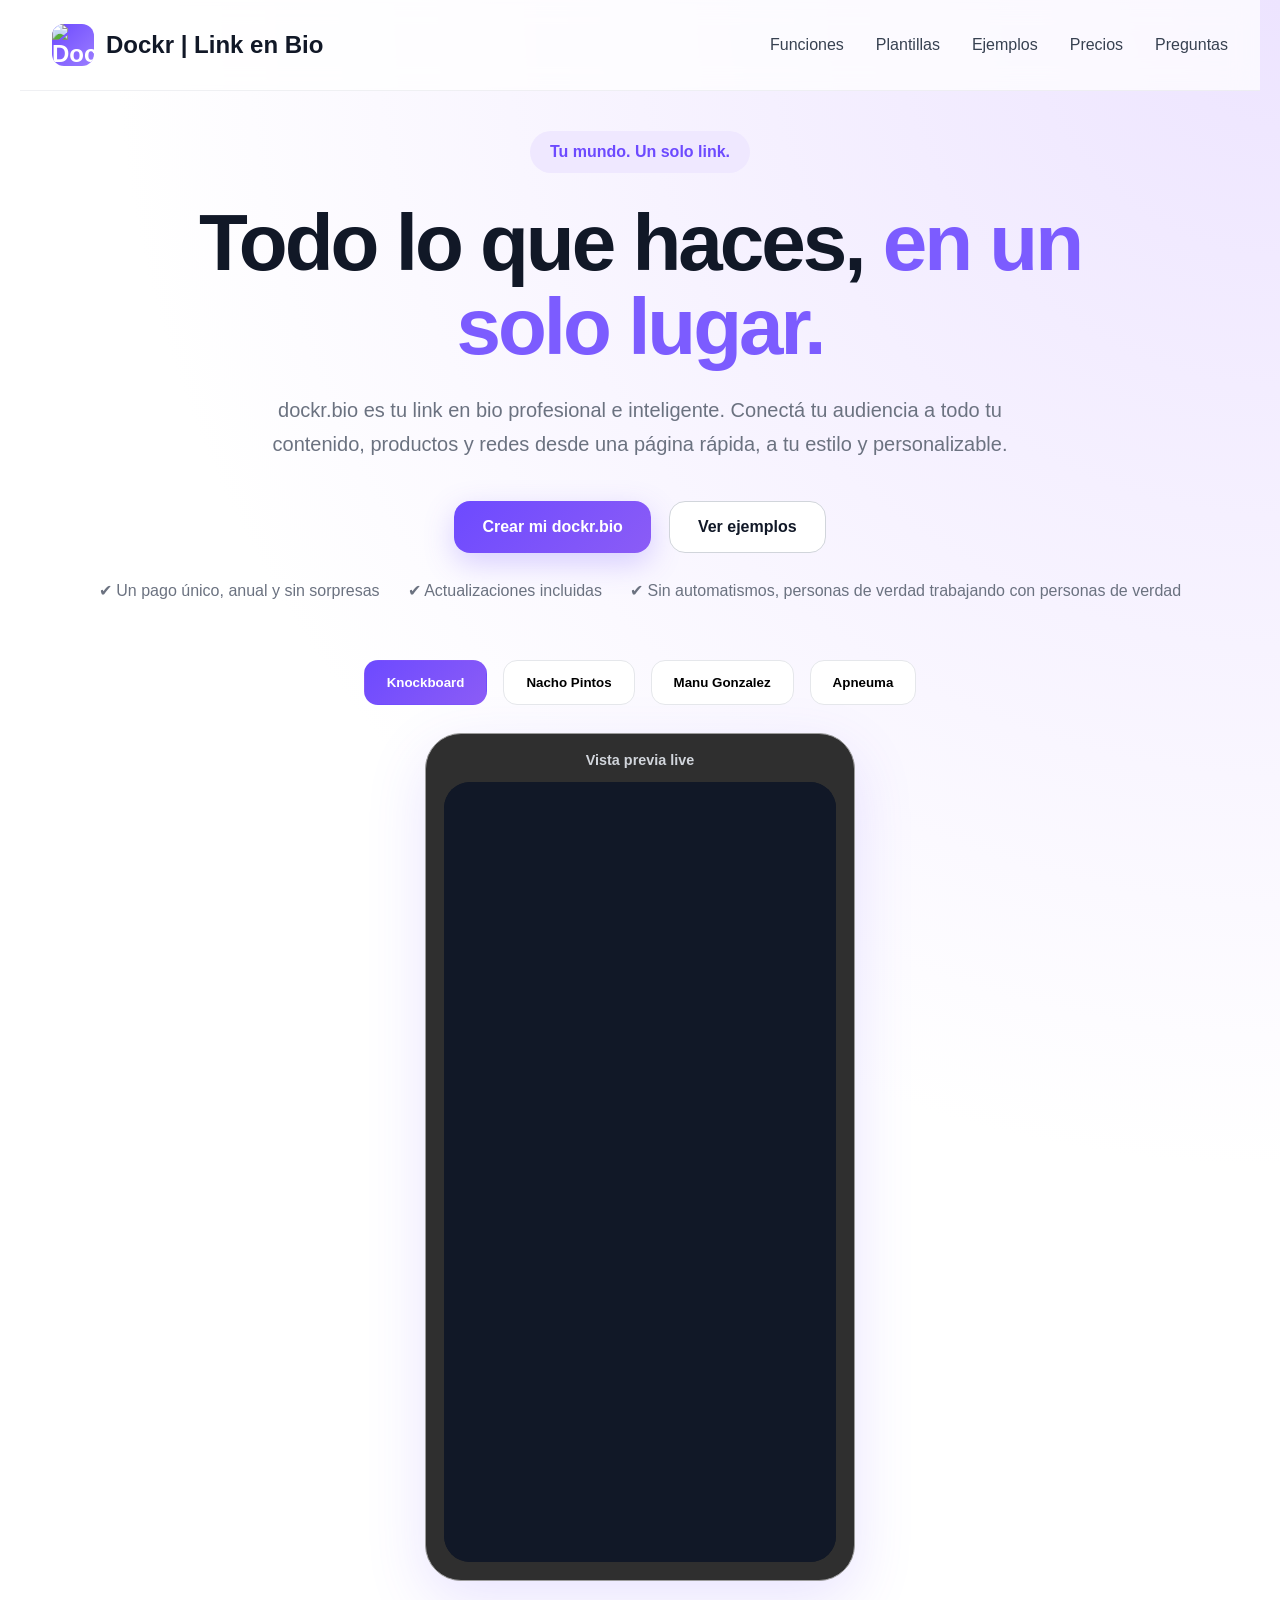
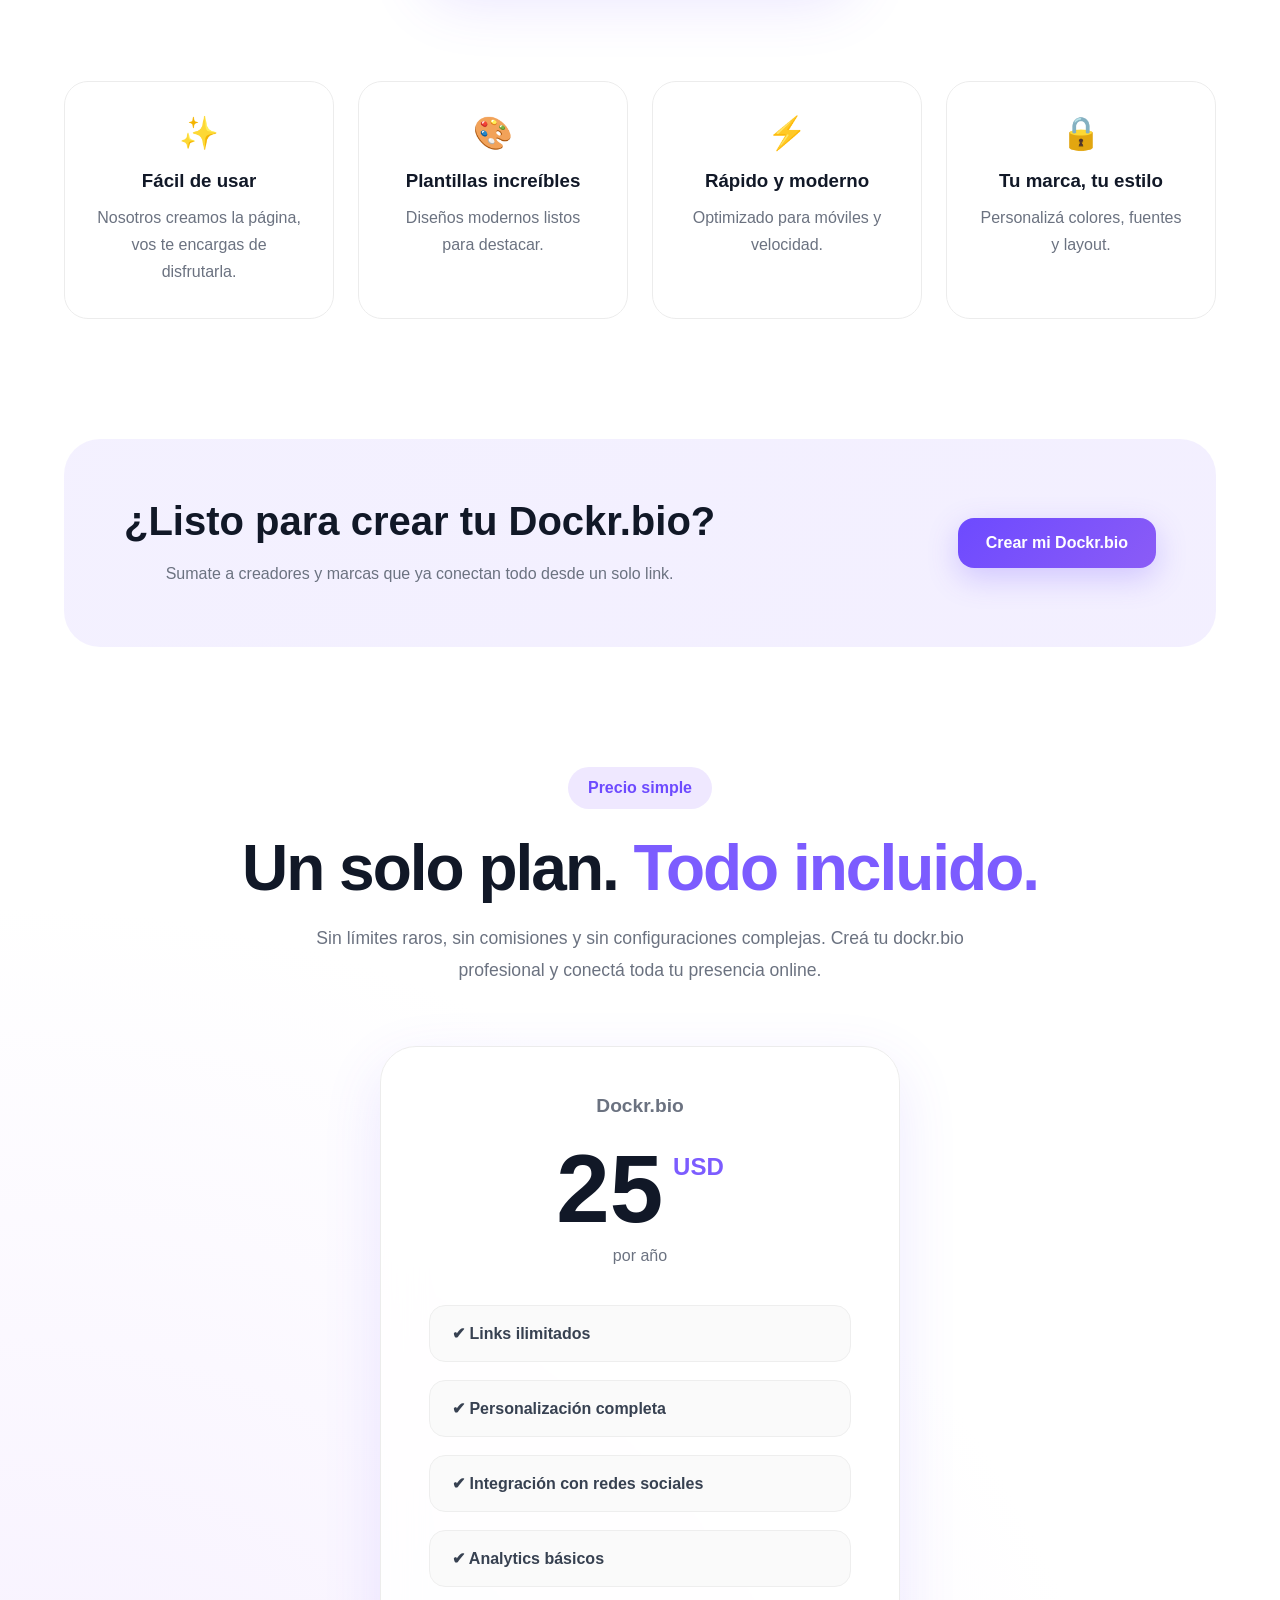
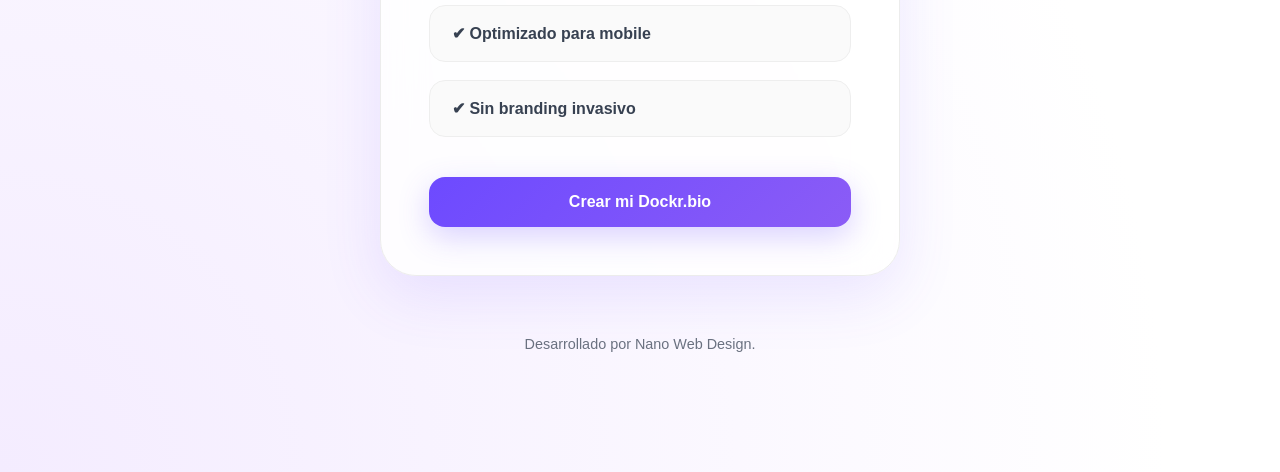
==== commit c355d386: "ver2 ready" ====
--- a/index.html
+++ b/index.html
@@ -2,394 +2,163 @@
 <html lang="es">
   <head>
     <meta charset="UTF-8" />
-    <meta name="viewport" content="width=device-width,initial-scale=1.0" />
-    <title>Dockr | Tu link en bio profesional</title>
-    <meta
-      name="description"
-      content="Dockr crea micrositios premium para artistas, marcas y negocios que quieren destacar online."
-    />
-
-    <link rel="preconnect" href="https://fonts.googleapis.com" />
-    <link rel="preconnect" href="https://fonts.gstatic.com" crossorigin />
-
-    <link
-      href="https://fonts.googleapis.com/css2?family=Inter:wght@300;400;600;700;800&display=swap"
-      rel="stylesheet"
-    />
-
+    <meta name="viewport" content="width=device-width, initial-scale=1.0" />
+    <title>Dockr | Link en Bio</title>
     <link rel="stylesheet" href="styles/main.css" />
     <link rel="apple-touch-icon" sizes="180x180" href="/apple-touch-icon.png" />
     <link rel="icon" type="image/png" sizes="32x32" href="./multimedia/favicon/favicon-32x32.png" />
     <link rel="icon" type="image/png" sizes="16x16" href="./multimedia/favicon/favicon-16x16.png" />
   </head>
+  <body>
+    <!-- NAVBAR -->
+    <header class="navbar">
+      <div class="logo">
+        <img src="logo.png" alt="Dockr Logo" class="logo-box" />
+        <span>Dockr | Link en Bio </span>
+      </div>
 
-  <body>
-    <!-- NAV -->
-    <header class="header">
-      <div class="container nav">
-        <a href="#" class="logo">Dockr</a>
+      <nav class="nav-links">
+        <a href="#features">Funciones</a>
+        <a href="#">Plantillas</a>
+        <a href="#preview">Ejemplos</a>
+        <a href="#pricing">Precios</a>
+        <a href="https://wa.me/598093767029" target="_blank">Preguntas</a>
+      </nav>
 
-        <nav class="menu">
-          <a href="#beneficios">Beneficios</a>
-          <a href="#casos">Casos</a>
-          <a href="#planes">Planes</a>
-          <a href="#contacto">Contacto</a>
-        </nav>
-
-        <a class="btn-nav" target="_blank" href="https://wa.me/59893939221"> WhatsApp </a>
-      </div>
+      <button class="mobile-menu-btn">☰</button>
     </header>
 
     <!-- HERO -->
-    <section class="hero">
-      <div class="container hero-grid">
-        <div class="hero-copy">
-          <span class="tag">Nueva generación link in bio</span>
+    <main class="hero">
+      <div class="hero-badge">Tu mundo. Un solo link.</div>
 
-          <h1>
-            La nueva forma de tener tu
-            <span>link en bio profesional</span>
-          </h1>
+      <h1>
+        Todo lo que haces,
+        <span>en un solo lugar.</span>
+      </h1>
 
-          <p>
-            Creamos micrositios premium para artistas, marcas y negocios que quieren destacar, ordenar su presencia
-            online y convertir visitas en oportunidades reales.
-          </p>
+      <p class="hero-text">
+        dockr.bio es tu link en bio profesional e inteligente. Conectá tu audiencia a todo tu contenido, productos y
+        redes desde una página rápida, a tu estilo y personalizable.
+      </p>
 
-          <div class="hero-actions">
-            <a href="https://wa.me/59893939221" target="_blank" class="btn-main"> Quiero mi Dockr </a>
+      <div class="hero-buttons">
+        <a href="https://wa.me/598093767029" class="btn-primary"> Crear mi dockr.bio </a>
 
-            <a href="#casos" class="btn-outline">Ver ejemplos</a>
+        <a href="#preview" class="btn-secondary"> Ver ejemplos </a>
+      </div>
+
+      <div class="hero-features">
+        <span>✔ Un pago único, anual y sin sorpresas</span>
+        <span>✔ Actualizaciones incluidas</span>
+        <span>✔ Sin automatismos, personas de verdad trabajando con personas de verdad</span>
+      </div>
+
+      <!-- SWITCH BUTTONS -->
+      <div class="dockr-switcher" id="preview">
+        <button class="dockr-btn active" data-url="https://dockr.bio/knockboard">Knockboard</button>
+
+        <button class="dockr-btn" data-url="https://dockr.bio/nachopintos">Nacho Pintos</button>
+
+        <button class="dockr-btn" data-url="https://dockr.bio/manugonzalez">Manu Gonzalez</button>
+
+        <button class="dockr-btn" data-url="https://dockr.bio/apneuma">Apneuma</button>
+      </div>
+
+      <!-- PREVIEW -->
+      <div class="dockr-preview-wrapper">
+        <div class="dockr-preview-header">Vista previa live</div>
+
+        <!-- NUEVO CONTENEDOR -->
+        <div class="iframe-container">
+          <iframe id="dockr-frame" src="https://dockr.bio/knockboard" frameborder="0" loading="lazy"></iframe>
+        </div>
+      </div>
+
+      <!-- FEATURES GRID -->
+      <section class="features-grid" id="features">
+        <div class="feature-card">
+          <div class="feature-icon">✨</div>
+          <h3>Fácil de usar</h3>
+          <p>Nosotros creamos la página, vos te encargas de disfrutarla.</p>
+        </div>
+
+        <div class="feature-card">
+          <div class="feature-icon">🎨</div>
+          <h3>Plantillas increíbles</h3>
+          <p>Diseños modernos listos para destacar.</p>
+        </div>
+
+        <div class="feature-card">
+          <div class="feature-icon">⚡</div>
+          <h3>Rápido y moderno</h3>
+          <p>Optimizado para móviles y velocidad.</p>
+        </div>
+
+        <div class="feature-card">
+          <div class="feature-icon">🔒</div>
+          <h3>Tu marca, tu estilo</h3>
+          <p>Personalizá colores, fuentes y layout.</p>
+        </div>
+      </section>
+
+      <!-- CTA -->
+      <section class="bottom-cta">
+        <div>
+          <h2>¿Listo para crear tu Dockr.bio?</h2>
+
+          <p>Sumate a creadores y marcas que ya conectan todo desde un solo link.</p>
+        </div>
+
+        <a href="https://wa.me/598093767029" class="btn-primary"> Crear mi Dockr.bio </a>
+      </section>
+
+      <!-- PRICING -->
+      <section class="pricing-section" id="pricing">
+        <div class="pricing-badge">Precio simple</div>
+
+        <h2>
+          Un solo plan.
+          <span>Todo incluido.</span>
+        </h2>
+
+        <p class="pricing-text">
+          Sin límites raros, sin comisiones y sin configuraciones complejas. Creá tu dockr.bio profesional y conectá
+          toda tu presencia online.
+        </p>
+
+        <div class="pricing-card">
+          <div class="pricing-top">
+            <h3>Dockr.bio</h3>
+
+            <div class="price">
+              <span class="price-number">25</span>
+              <span class="price-currency">USD</span>
+            </div>
+
+            <span class="price-period"> por año </span>
           </div>
 
-          <small>Entrega rápida · Diseño premium · Sin complicaciones</small>
+          <div class="pricing-features">
+            <div class="pricing-item">✔ Links ilimitados</div>
+
+            <div class="pricing-item">✔ Personalización completa</div>
+
+            <div class="pricing-item">✔ Integración con redes sociales</div>
+
+            <div class="pricing-item">✔ Analytics básicos</div>
+
+            <div class="pricing-item">✔ Optimizado para mobile</div>
+
+            <div class="pricing-item">✔ Sin branding invasivo</div>
+          </div>
+
+          <a href="#" class="btn-primary pricing-btn"> Crear mi Dockr.bio </a>
         </div>
+      </section>
 
-        <div class="hero-visual">
-          <div class="phone phone-back"></div>
-
-          <div class="phone phone-front">
-            <div class="mock-header"></div>
-            <div class="mock-avatar"></div>
-            <div class="mock-line"></div>
-            <div class="mock-line short"></div>
-            <div class="mock-btn"></div>
-            <div class="mock-btn"></div>
-            <div class="mock-btn"></div>
-          </div>
-        </div>
-      </div>
-    </section>
-
-    <!-- PROBLEMA -->
-    <section class="pain">
-      <div class="container">
-        <div class="section-head">
-          <span class="tag">El problema</span>
-          <h2>Tu bio actual probablemente no vende nada.</h2>
-        </div>
-
-        <div class="pain-grid">
-          <article class="pain-card">
-            <h3>Links desordenados</h3>
-            <p>Tu audiencia no entiende qué ofrecés.</p>
-          </article>
-
-          <article class="pain-card">
-            <h3>Imagen genérica</h3>
-            <p>Te ves igual que todos.</p>
-          </article>
-
-          <article class="pain-card">
-            <h3>Oportunidades perdidas</h3>
-            <p>Visitas que se van sin contactarte.</p>
-          </article>
-        </div>
-      </div>
-    </section>
-
-    <!-- BENEFICIOS -->
-    <section class="benefits" id="beneficios">
-      <div class="container">
-        <div class="section-head">
-          <span class="tag">Solución Dockr</span>
-          <h2>Una presencia digital lista para convertir.</h2>
-        </div>
-
-        <div class="benefits-grid">
-          <article class="benefit-card">
-            <h3>Diseño profesional</h3>
-            <p>Transmití nivel y confianza desde el primer click.</p>
-          </article>
-
-          <article class="benefit-card">
-            <h3>Todo en un lugar</h3>
-            <p>Redes, videos, portfolio, contacto y ventas.</p>
-          </article>
-
-          <article class="benefit-card">
-            <h3>Hecho por nosotros</h3>
-            <p>Vos enviás la info y nos encargamos del resto.</p>
-          </article>
-
-          <article class="benefit-card">
-            <h3>Responsive total</h3>
-            <p>Perfecto en celular, tablet y desktop.</p>
-          </article>
-        </div>
-      </div>
-    </section>
-
-    <!-- CASOS -->
-    <section class="cases" id="casos">
-      <div class="container">
-        <div class="section-head">
-          <span class="tag">Casos reales</span>
-          <h2>Docks ya publicados.</h2>
-        </div>
-
-        <div class="cases-grid">
-          <a href="./knockboard/" class="case-card">
-            <h3>Knockboard</h3>
-            <p>Banda · identidad intensa · multimedia</p>
-          </a>
-
-          <a href="./manugonzalez/" class="case-card">
-            <h3>Manu Gonzalez</h3>
-            <p>Marca personal · limpio · profesional</p>
-          </a>
-          <a href="./apneuma/" class="case-card">
-            <h3>Apneuma</h3>
-            <p>Banda · identidad intensa · multimedia</p>
-          </a>
-        </div>
-      </div>
-    </section>
-
-    <!-- PLANES -->
-    <section class="pricing" id="planes">
-      <div class="container">
-        <div class="section-head">
-          <span class="tag">Planes</span>
-          <h2>Planes simples para crecer online.</h2>
-          <p>Sin costos de activación. Pagás solo tu plan mensual.</p>
-        </div>
-
-        <div class="pricing-grid">
-          <article class="price-card">
-            <h3>Core</h3>
-            <div class="price">USD 9<span>/mes</span></div>
-            <small>o USD 90 anual · Ahorrás USD 18</small>
-
-            <ul>
-              <li>Micrositio premium</li>
-              <li>Links y contacto centralizado</li>
-              <li>Diseño optimizado mobile</li>
-              <li>Branding Visual Dockr</li>
-              <li>Soporte básico</li>
-            </ul>
-
-            <a target="_blank" href="https://wa.me/59893939221" class="btn-outline"> Quiero Core </a>
-          </article>
-
-          <article class="price-card featured">
-            <div class="badge">Más elegido</div>
-
-            <h3>Pro</h3>
-            <div class="price">USD 16<span>/mes</span></div>
-            <small>o USD 160 anual · Ahorrás USD 32</small>
-
-            <ul>
-              <li>Todo Core</li>
-              <li>Multimedia avanzada</li>
-              <li>Animaciones premium</li>
-              <li>Personalizaciòn superior</li>
-              <li>Prioridad en soporte y updates</li>
-            </ul>
-
-            <a target="_blank" href="https://wa.me/59893939221" class="btn-main"> Quiero Pro </a>
-          </article>
-
-          <article class="price-card">
-            <h3>Custom</h3>
-            <div class="price">Desde USD 200 anual</div>
-            <small>Proyecto a medida</small>
-
-            <ul>
-              <li>Diseño único</li>
-              <li>Branding especial</li>
-              <li>Funciones avanzadas</li>
-              <li>Ideal empresas y marcas</li>
-            </ul>
-
-            <a href="#contacto" class="btn-outline"> Solicitar propuesta </a>
-          </article>
-        </div>
-
-        <div class="pricing-note">
-          <p>Pago mensual adelantado · Cancelación simple</p>
-        </div>
-      </div>
-    </section>
-
-    <!-- MEDIOS DE PAGO -->
-    <section class="payments">
-      <div class="container">
-        <div class="section-head">
-          <span class="tag">Pagos simples</span>
-          <h2>Elegí cómo querés pagar tu Dockr.</h2>
-          <p>Opciones seguras y rápidas para clientes particulares, marcas y empresas.</p>
-        </div>
-
-        <div class="payments-grid">
-          <article class="payment-card">
-            <div class="pay-icon">💳</div>
-            <h3>Tarjetas</h3>
-            <p>Pagá online con crédito o débito.</p>
-          </article>
-
-          <article class="payment-card featured">
-            <div class="pay-icon">📲</div>
-            <h3>Link de pago</h3>
-            <p>Te lo enviamos por WhatsApp y activás en minutos.</p>
-          </article>
-
-          <article class="payment-card">
-            <div class="pay-icon">🏦</div>
-            <h3>Transferencia bancaria</h3>
-            <p>Ideal para empresas o proyectos especiales.</p>
-          </article>
-        </div>
-      </div>
-    </section>
-
-    <!-- COMO FUNCIONA -->
-    <section class="steps">
-      <div class="container">
-        <div class="section-head">
-          <span class="tag">Proceso simple</span>
-          <h2>Tu Dockr listo en pocos pasos.</h2>
-        </div>
-
-        <div class="steps-grid">
-          <article>1. Nos escribís</article>
-          <article>2. Enviás contenido</article>
-          <article>3. Diseñamos</article>
-          <article>4. Publicamos</article>
-        </div>
-      </div>
-    </section>
-
-    <!-- CONTACTO -->
-    <section class="contact" id="contacto">
-      <div class="container contact-grid">
-        <div class="contact-copy">
-          <span class="tag">Contacto</span>
-          <h2>Tu proyecto merece verse serio online.</h2>
-          <p>Escribinos por WhatsApp o completá el formulario.</p>
-
-          <a href="https://wa.me/59893939221" target="_blank" class="btn-main"> Hablar por WhatsApp </a>
-        </div>
-
-        <form class="contact-form">
-          <input type="text" placeholder="Nombre" required />
-          <input type="email" placeholder="Email" required />
-          <input type="text" placeholder="Proyecto" required />
-          <textarea placeholder="Contanos qué necesitás"></textarea>
-
-          <button type="submit" class="btn-main">Solicitar propuesta</button>
-        </form>
-      </div>
-    </section>
-
-    <!-- FAQ -->
-    <section class="faq" id="faq">
-      <div class="container">
-        <div class="section-head">
-          <span class="tag">Preguntas frecuentes</span>
-          <h2>Todo claro desde el inicio.</h2>
-          <p>Condiciones simples, sin letra chica y pensadas para trabajar de forma profesional.</p>
-        </div>
-
-        <div class="faq-grid">
-          <article class="faq-item">
-            <button class="faq-question">
-              ¿Puedo cancelar cuando quiera?
-              <span>+</span>
-            </button>
-            <div class="faq-answer">
-              <p>Sí. Solo necesitás avisar antes de la próxima renovación mensual para evitar nuevos cobros.</p>
-            </div>
-          </article>
-
-          <article class="faq-item">
-            <button class="faq-question">
-              ¿Hay permanencia mínima?
-              <span>+</span>
-            </button>
-            <div class="faq-answer">
-              <p>No. Dockr funciona por períodos mensuales adelantados, sin contratos largos obligatorios.</p>
-            </div>
-          </article>
-
-          <article class="faq-item">
-            <button class="faq-question">
-              ¿Qué pasa si no pago a tiempo?
-              <span>+</span>
-            </button>
-            <div class="faq-answer">
-              <p>El sitio puede pausarse temporalmente hasta regularizar el pago, sin perder tu diseño ni contenido.</p>
-            </div>
-          </article>
-
-          <article class="faq-item">
-            <button class="faq-question">
-              ¿Devuelven dinero si cancelo antes?
-              <span>+</span>
-            </button>
-            <div class="faq-answer">
-              <p>
-                No se realizan devoluciones de períodos ya iniciados, salvo casos excepcionales evaluados
-                individualmente.
-              </p>
-            </div>
-          </article>
-
-          <article class="faq-item">
-            <button class="faq-question">
-              ¿Puedo cambiar de plan luego?
-              <span>+</span>
-            </button>
-            <div class="faq-answer">
-              <p>Sí. Podés subir de plan cuando quieras y se ajusta la diferencia correspondiente.</p>
-            </div>
-          </article>
-
-          <article class="faq-item">
-            <button class="faq-question">
-              ¿Cuánto demora tener mi Dockr listo?
-              <span>+</span>
-            </button>
-            <div class="faq-answer">
-              <p>Depende del plan y del material enviado, pero normalmente se entrega en pocos días.</p>
-            </div>
-          </article>
-        </div>
-      </div>
-    </section>
-
-    <!-- FOOTER -->
-    <footer class="footer">
-      <div class="container footer-wrap">
-        <p>Dockr by Nano Web Design</p>
-
-        <div class="footer-links">
-          <a href="#">Inicio</a>
-          <a href="#planes">Planes</a>
-          <a href="#contacto">Contacto</a>
-        </div>
-      </div>
-    </footer>
+      <p class="branding-text">Desarrollado por Nano Web Design.</p>
+    </main>
 
     <script src="js/main.js"></script>
   </body>
--- a/styles/main.css
+++ b/styles/main.css
@@ -1,631 +1,685 @@
-/* ==================================================
-   DOCKR - MAIN.CSS
-   Mobile First + FAQ Integrado
-================================================== */
-
-/* ===============================
-   ROOT
-=============================== */
-:root {
-  --bg: #0a0a0a;
-  --bg-2: #111111;
-  --card: #171717;
-  --line: rgba(255, 255, 255, 0.08);
-
-  --text: #ffffff;
-  --muted: #a1a1aa;
-
-  --primary: #8b5cf6;
-  --primary-2: #a78bfa;
-  --primary-dark: #6d28d9;
-
-  --radius: 22px;
-  --shadow: 0 18px 50px rgba(0, 0, 0, 0.35);
-
-  --container: 1180px;
-}
-
-/* ===============================
+/* =========================
    RESET
-=============================== */
+========================= */
+
 * {
   margin: 0;
   padding: 0;
   box-sizing: border-box;
 }
 
+/* =========================
+   BASE
+========================= */
+
 html {
   scroll-behavior: smooth;
 }
 
 body {
   font-family: "Inter", sans-serif;
-  background: var(--bg);
-  color: var(--text);
-  line-height: 1.5;
+
+  background:
+    radial-gradient(circle at top right, #ede4ff 0%, transparent 30%),
+    radial-gradient(circle at bottom left, #f4ecff 0%, transparent 30%), #ffffff;
+  color: #111827;
   overflow-x: hidden;
 }
 
-img {
-  max-width: 100%;
-  display: block;
-}
-
 a {
-  color: inherit;
   text-decoration: none;
 }
 
-ul {
-  list-style: none;
-}
-
-button,
-input,
-textarea {
+button {
   font-family: inherit;
 }
 
-/* ===============================
-   LAYOUT
-=============================== */
-.container {
-  width: 92%;
-  max-width: var(--container);
-  margin-inline: auto;
-}
-
-section {
-  padding: 72px 0;
-}
-
-/* ===============================
-   GENERAL
-=============================== */
-.tag {
-  display: inline-block;
-  padding: 8px 14px;
-  border: 1px solid var(--line);
-  border-radius: 999px;
-  font-size: 0.78rem;
-  letter-spacing: 0.08em;
-  text-transform: uppercase;
-  color: #cfcfcf;
-  margin-bottom: 18px;
-}
-
-.section-head {
-  text-align: center;
-  max-width: 760px;
-  margin: 0 auto 40px;
-}
-
-.section-head h2 {
-  font-size: clamp(2rem, 7vw, 3rem);
-  line-height: 1.1;
-  margin-bottom: 14px;
-}
-
-.section-head p,
-.hero-copy p,
-.contact-copy p,
-.pain-card p,
-.benefit-card p,
-.case-card p,
-.payment-card p {
-  color: var(--muted);
-}
-
-/* ===============================
-   BUTTONS
-=============================== */
-.btn-main,
-.btn-outline,
-.btn-nav {
+/* =========================
+   NAVBAR
+========================= */
+
+.navbar {
   width: 100%;
-  display: inline-flex;
-  justify-content: center;
+  max-width: 1240px;
+
+  margin: 0 auto;
+
+  padding: 24px 32px;
+
+  display: flex;
   align-items: center;
-  gap: 10px;
-  padding: 14px 24px;
-  border-radius: 14px;
-  font-weight: 700;
-  transition: 0.28s ease;
-}
-
-.btn-main {
-  color: #fff;
-  background: linear-gradient(135deg, var(--primary), var(--primary-dark));
-}
-
-.btn-main:hover {
-  transform: translateY(-2px);
-  box-shadow: 0 12px 30px rgba(139, 92, 246, 0.28);
-}
-
-.btn-outline,
-.btn-nav {
-  border: 1px solid var(--line);
-}
-
-.btn-outline:hover,
-.btn-nav:hover {
-  background: rgba(255, 255, 255, 0.04);
-}
-
-.btn-nav {
-  padding: 12px 18px;
-}
-
-/* ===============================
-   HEADER
-=============================== */
-.header {
+  justify-content: space-between;
+
   position: sticky;
   top: 0;
+
   z-index: 100;
-  backdrop-filter: blur(12px);
-  background: rgba(10, 10, 10, 0.72);
-  border-bottom: 1px solid rgba(255, 255, 255, 0.04);
-}
-
-.nav {
-  min-height: 72px;
-  display: flex;
+
+  backdrop-filter: blur(14px);
+
+  background: rgba(255, 255, 255, 0.72);
+
+  border-bottom: 1px solid rgba(229, 231, 235, 0.6);
+}
+
+.logo {
+  display: flex;
+  align-items: center;
+  gap: 12px;
+
+  font-size: 1.5rem;
+  font-weight: 800;
+}
+
+.logo-box {
+  width: 42px;
+  height: 42px;
+
+  border-radius: 12px;
+
+  background: linear-gradient(135deg, #6d4aff, #9b7dff);
+
+  display: flex;
+  align-items: center;
+  justify-content: center;
+
+  color: white;
+  font-weight: 700;
+}
+
+.nav-links {
+  display: flex;
+  gap: 32px;
+}
+
+.nav-links a {
+  color: #374151;
+  font-weight: 500;
+
+  transition: 0.2s ease;
+}
+
+.nav-links a:hover {
+  color: #6d4aff;
+}
+
+.nav-actions {
+  display: flex;
+  align-items: center;
+  gap: 18px;
+}
+
+.login {
+  color: #111827;
+  font-weight: 600;
+}
+
+/* =========================
+   BUTTONS
+========================= */
+
+.btn-primary {
+  background: linear-gradient(135deg, #6d4aff, #8b5cf6);
+
+  color: white;
+
+  padding: 16px 28px;
+
+  border-radius: 16px;
+
+  font-weight: 700;
+
+  display: inline-flex;
+  align-items: center;
+  justify-content: center;
+
+  transition:
+    transform 0.2s ease,
+    opacity 0.2s ease,
+    box-shadow 0.2s ease;
+
+  box-shadow: 0 10px 30px rgba(109, 74, 255, 0.25);
+}
+
+.btn-primary:hover {
+  transform: translateY(-2px);
+
+  opacity: 0.95;
+}
+
+.small {
+  padding: 12px 20px;
+}
+
+.btn-secondary {
+  border: 1px solid #d1d5db;
+
+  color: #111827;
+
+  padding: 16px 28px;
+
+  border-radius: 16px;
+
+  font-weight: 600;
+
+  background: white;
+
+  transition: 0.2s ease;
+}
+
+.btn-secondary:hover {
+  transform: translateY(-2px);
+}
+
+.mobile-menu-btn {
+  display: none;
+}
+
+/* =========================
+   HERO
+========================= */
+
+.hero {
+  max-width: 1200px;
+
+  margin: 0 auto;
+
+  padding: 40px 24px 120px;
+
+  text-align: center;
+}
+
+.hero-badge {
+  display: inline-flex;
+
+  padding: 12px 20px;
+
+  background: #efe8ff;
+
+  border-radius: 999px;
+
+  color: #6d4aff;
+
+  font-weight: 700;
+
+  margin-bottom: 28px;
+}
+
+.hero h1 {
+  font-size: 5rem;
+  line-height: 1.05;
+
+  max-width: 900px;
+
+  margin: 0 auto 24px;
+
+  font-weight: 800;
+
+  letter-spacing: -3px;
+}
+
+.hero h1 span {
+  color: #7c5cff;
+}
+
+.hero-text {
+  max-width: 760px;
+
+  margin: 0 auto;
+
+  font-size: 1.25rem;
+  line-height: 1.7;
+
+  color: #6b7280;
+}
+
+.hero-buttons {
+  display: flex;
+  justify-content: center;
+  gap: 18px;
+
+  margin-top: 40px;
+
+  flex-wrap: wrap;
+}
+
+.hero-features {
+  display: flex;
+  justify-content: center;
+  gap: 28px;
+
+  margin-top: 28px;
+
+  color: #6b7280;
+
+  flex-wrap: wrap;
+}
+
+/* =========================
+   DOCKR SWITCHER
+========================= */
+
+.dockr-switcher {
+  display: flex;
+  justify-content: center;
+  gap: 16px;
+
+  margin-top: 60px;
+  margin-bottom: 28px;
+
+  flex-wrap: wrap;
+}
+
+.dockr-btn {
+  border: none;
+
+  padding: 14px 22px;
+
+  border-radius: 14px;
+
+  background: white;
+
+  border: 1px solid #e5e7eb;
+
+  cursor: pointer;
+
+  font-weight: 600;
+
+  transition: 0.2s ease;
+}
+
+.dockr-btn:hover {
+  transform: translateY(-2px);
+
+  border-color: #c4b5fd;
+}
+
+.dockr-btn.active {
+  background: linear-gradient(135deg, #6d4aff, #8b5cf6);
+
+  color: white;
+
+  border-color: transparent;
+}
+
+/* =========================
+   DOCKR PREVIEW
+========================= */
+
+.dockr-preview-wrapper {
+  width: 100%;
+  max-width: 430px;
+
+  margin: 0 auto;
+
+  background: #2f2f2f;
+
+  border-radius: 36px;
+
+  padding: 18px;
+
+  box-shadow: 0 20px 60px rgba(109, 74, 255, 0.15);
+
+  border: 1px solid #9c9c9c;
+}
+
+.dockr-preview-header {
+  text-align: center;
+
+  margin-bottom: 14px;
+
+  font-size: 0.9rem;
+
+  color: #d1d5db;
+
+  font-weight: 600;
+}
+
+/* Contenedor del iframe */
+
+.iframe-container {
+  width: 100%;
+  height: 780px;
+
+  overflow: hidden;
+
+  border-radius: 26px;
+
+  position: relative;
+
+  background: #111827;
+}
+
+/* iframe */
+
+#dockr-frame {
+  width: calc(100% + 18px);
+  height: 100%;
+  border: none;
+  border-radius: 26px;
+  background: #111827;
+  overflow: hidden;
+  margin-right: -18px;
+}
+/* =========================
+   FEATURES
+========================= */
+
+.features-grid {
+  margin-top: 100px;
+
+  display: grid;
+  grid-template-columns: repeat(4, 1fr);
+
+  gap: 24px;
+}
+
+.feature-card {
+  background: rgba(255, 255, 255, 0.75);
+
+  backdrop-filter: blur(20px);
+
+  padding: 32px;
+
+  border-radius: 24px;
+
+  border: 1px solid #ececec;
+
+  transition: 0.2s ease;
+}
+
+.feature-card:hover {
+  transform: translateY(-4px);
+
+  box-shadow: 0 20px 40px rgba(0, 0, 0, 0.05);
+}
+
+.feature-icon {
+  font-size: 2rem;
+
+  margin-bottom: 18px;
+}
+
+.feature-card h3 {
+  margin-bottom: 12px;
+}
+
+.feature-card p {
+  color: #6b7280;
+
+  line-height: 1.7;
+}
+
+/* =========================
+   PRICING
+========================= */
+
+.pricing-section {
+  margin-top: 120px;
+
+  text-align: center;
+}
+
+.pricing-badge {
+  display: inline-flex;
+
+  padding: 12px 20px;
+
+  background: #efe8ff;
+
+  border-radius: 999px;
+
+  color: #6d4aff;
+
+  font-weight: 700;
+
+  margin-bottom: 24px;
+}
+
+.pricing-section h2 {
+  font-size: 4rem;
+  line-height: 1.1;
+
+  margin-bottom: 20px;
+
+  font-weight: 800;
+
+  letter-spacing: -2px;
+}
+
+.pricing-section h2 span {
+  color: #7c5cff;
+}
+
+.pricing-text {
+  max-width: 720px;
+
+  margin: 0 auto;
+
+  color: #6b7280;
+
+  font-size: 1.1rem;
+  line-height: 1.8;
+}
+
+.pricing-card {
+  max-width: 520px;
+
+  margin: 60px auto 0;
+
+  background: rgba(255, 255, 255, 0.82);
+
+  backdrop-filter: blur(20px);
+
+  border-radius: 36px;
+
+  padding: 48px;
+
+  border: 1px solid #ececec;
+
+  box-shadow: 0 20px 60px rgba(109, 74, 255, 0.12);
+}
+
+.pricing-top h3 {
+  font-size: 1.2rem;
+
+  margin-bottom: 24px;
+
+  color: #6b7280;
+
+  font-weight: 700;
+}
+
+.price {
+  display: flex;
+  align-items: flex-start;
+  justify-content: center;
+
+  gap: 10px;
+}
+
+.price-number {
+  font-size: 6rem;
+  line-height: 1;
+
+  font-weight: 800;
+
+  color: #111827;
+}
+
+.price-currency {
+  font-size: 1.5rem;
+
+  font-weight: 700;
+
+  margin-top: 12px;
+
+  color: #7c5cff;
+}
+
+.price-period {
+  display: block;
+
+  margin-top: 10px;
+
+  color: #6b7280;
+
+  font-size: 1rem;
+}
+
+.pricing-features {
+  margin-top: 40px;
+
+  display: flex;
+  flex-direction: column;
+
+  gap: 18px;
+
+  text-align: left;
+}
+
+.pricing-item {
+  padding: 18px 22px;
+
+  border-radius: 16px;
+
+  background: #fafafa;
+
+  border: 1px solid #eeeeee;
+
+  font-weight: 600;
+
+  color: #374151;
+}
+
+.pricing-btn {
+  width: 100%;
+
+  margin-top: 40px;
+}
+
+/* =========================
+   CTA
+========================= */
+
+.bottom-cta {
+  margin-top: 120px;
+
+  padding: 60px;
+
+  border-radius: 36px;
+
+  background: linear-gradient(135deg, rgba(109, 74, 255, 0.08), rgba(155, 125, 255, 0.12));
+
+  display: flex;
+  align-items: center;
   justify-content: space-between;
-  align-items: center;
-  gap: 20px;
-}
-
-.logo {
-  font-size: 1.2rem;
-  font-weight: 800;
-}
-
-.menu {
-  display: none;
-  gap: 24px;
-}
-
-.menu a {
-  color: #d4d4d8;
-}
-
-.menu a:hover {
-  color: #fff;
-}
-
-/* ===============================
-   HERO
-=============================== */
-.hero {
-  padding-top: 60px;
-  overflow: hidden;
-  position: relative;
-}
-
-.hero::before {
-  content: "";
-  position: absolute;
-  width: 340px;
-  height: 340px;
-  border-radius: 50%;
-  background: radial-gradient(circle, var(--primary), transparent 70%);
-  filter: blur(80px);
-  opacity: 0.22;
-  top: -100px;
-  right: -100px;
-}
-
-.hero-grid {
-  display: grid;
-  grid-template-columns: 1fr;
+
   gap: 40px;
 }
 
-.hero-copy {
+.bottom-cta h2 {
+  font-size: 2.5rem;
+
+  margin-bottom: 16px;
+}
+
+.bottom-cta p {
+  color: #6b7280;
+
+  line-height: 1.7;
+
+  max-width: 620px;
+}
+
+/* =========================
+   FOOTER
+========================= */
+
+.branding-text {
   text-align: center;
-}
-
-.hero-copy h1 {
-  font-size: clamp(2.2rem, 10vw, 4.8rem);
-  line-height: 1.02;
-  margin-bottom: 18px;
-}
-
-.hero-copy h1 span {
-  color: var(--primary-2);
-}
-
-.hero-copy p {
-  max-width: 620px;
-  margin: 0 auto 26px;
-}
-
-.hero-actions {
-  display: flex;
-  flex-direction: column;
-  gap: 14px;
-  margin-bottom: 14px;
-}
-
-.hero-copy small {
-  color: #7c7c84;
-}
-
-/* ===============================
-   MOCKUP
-=============================== */
-.hero-visual {
-  min-height: 380px;
-  display: flex;
-  justify-content: center;
-  align-items: center;
-  position: relative;
-}
-
-.phone {
-  width: 290px;
-  height: 560px;
-  border-radius: 34px;
-  position: absolute;
-  transform: scale(0.72);
-}
-
-.phone-back {
-  background: linear-gradient(135deg, #1a1a1a, #0f0f0f);
-  border: 1px solid var(--line);
-  transform: scale(0.72) translate(70px, 35px) rotate(10deg);
-  opacity: 0.55;
-}
-
-.phone-front {
-  background: #111;
-  border: 1px solid rgba(255, 255, 255, 0.08);
-  padding: 22px;
-  box-shadow: var(--shadow);
-}
-
-.mock-header,
-.mock-line {
-  height: 10px;
-  border-radius: 999px;
-  background: #222;
-}
-
-.mock-header {
-  width: 42%;
-  margin: 0 auto 28px;
-}
-
-.mock-avatar {
-  width: 90px;
-  height: 90px;
-  margin: 0 auto 18px;
-  border-radius: 50%;
-  background: linear-gradient(135deg, var(--primary), var(--primary-2));
-}
-
-.mock-line {
-  margin-bottom: 12px;
-}
-
-.mock-line.short {
-  width: 70%;
-  margin-inline: auto;
-}
-
-.mock-btn {
-  height: 52px;
-  margin-top: 18px;
-  border-radius: 14px;
-  background: linear-gradient(135deg, #1d1d1d, #141414);
-  border: 1px solid rgba(255, 255, 255, 0.05);
-}
-
-/* ===============================
-   GRIDS
-=============================== */
-.pain-grid,
-.benefits-grid,
-.cases-grid,
-.pricing-grid,
-.steps-grid,
-.payments-grid,
-.contact-grid,
-.faq-grid {
-  display: grid;
-  grid-template-columns: 1fr;
-  gap: 24px;
-}
-
-/* ===============================
-   CARDS
-=============================== */
-.pain-card,
-.benefit-card,
-.case-card,
-.price-card,
-.payment-card,
-.steps-grid article,
-.contact-form,
-.faq-item {
-  background: linear-gradient(145deg, #141414, #0f0f0f);
-  border: 1px solid var(--line);
-  border-radius: var(--radius);
-  padding: 28px;
-}
-
-.case-card,
-.price-card,
-.payment-card {
-  transition: 0.3s ease;
-}
-
-.case-card:hover,
-.payment-card:hover {
-  transform: translateY(-6px);
-}
-
-.price-card:hover {
-  transform: translateY(-8px);
-}
-
-/* ===============================
-   PRICING
-=============================== */
-.price-card {
-  position: relative;
-}
-
-.badge {
-  position: absolute;
-  top: 16px;
-  right: 16px;
-  padding: 7px 11px;
-  border-radius: 999px;
-  background: #fff;
-  color: #000;
-  font-size: 0.72rem;
-  font-weight: 800;
-}
-
-.price {
-  font-size: 2.5rem;
-  font-weight: 800;
-  margin: 12px 0 4px;
-}
-
-.price span {
-  font-size: 1rem;
-  color: var(--muted);
-  font-weight: 400;
-}
-
-.price-card small {
-  color: #8d8d96;
-  display: block;
-  margin-bottom: 18px;
-}
-
-.price-card ul {
-  margin: 20px 0 28px;
-}
-
-.price-card li {
-  padding: 10px 0;
-  border-bottom: 1px solid rgba(255, 255, 255, 0.05);
-}
-
-.price-card li:last-child {
-  border-bottom: none;
-}
-
-/* ===============================
-   FAQ
-=============================== */
-.faq-grid {
-  max-width: 860px;
-  margin: 0 auto;
-  gap: 16px;
-}
-
-.faq-item {
-  padding: 0;
-  overflow: hidden;
-  transition: 0.28s ease;
-}
-
-.faq-item:hover {
-  border-color: rgba(255, 255, 255, 0.14);
-}
-
-.faq-item.active {
-  border-color: rgba(167, 139, 250, 0.34);
-  box-shadow: 0 14px 40px rgba(139, 92, 246, 0.08);
-}
-
-.faq-question {
-  width: 100%;
-  border: none;
-  background: transparent;
-  color: var(--text);
-  cursor: pointer;
-  font-size: 1rem;
-  font-weight: 700;
-  text-align: left;
-  padding: 22px;
-  display: flex;
-  justify-content: space-between;
-  gap: 18px;
-}
-
-.faq-question span {
-  color: var(--primary-2);
-  font-size: 1.35rem;
-  transition: 0.28s ease;
-}
-
-.faq-answer {
-  max-height: 0;
-  overflow: hidden;
-  transition: max-height 0.35s ease;
-}
-
-.faq-answer p {
-  padding: 0 22px 22px;
-  color: var(--muted);
-}
-
-.faq-item.active .faq-answer {
-  max-height: 240px;
-}
-
-.faq-item.active .faq-question span {
-  transform: rotate(45deg);
-}
-
-/* ===============================
-   CONTACT
-=============================== */
-.contact-form {
-  display: grid;
-  gap: 16px;
-}
-
-.contact-form input,
-.contact-form textarea {
-  width: 100%;
-  padding: 15px 16px;
-  border-radius: 14px;
-  border: 1px solid rgba(255, 255, 255, 0.06);
-  background: #0d0d0d;
-  color: #fff;
-}
-
-.contact-form textarea {
-  min-height: 140px;
-  resize: vertical;
-}
-
-/* ===============================
-   FOOTER
-=============================== */
-.footer {
-  padding: 34px 0;
-  border-top: 1px solid rgba(255, 255, 255, 0.04);
-}
-
-.footer-wrap {
-  display: flex;
-  flex-direction: column;
-  gap: 18px;
-  align-items: center;
-  text-align: center;
-}
-
-/* ===============================
+
+  margin-top: 60px;
+
+  color: #6b7280;
+
+  font-size: 0.9rem;
+}
+
+/* =========================
    RESPONSIVE
-=============================== */
-
-@media (min-width: 576px) {
-  .btn-main,
-  .btn-outline,
-  .btn-nav {
-    width: auto;
-  }
-
-  .hero-actions {
-    flex-direction: row;
-    justify-content: center;
-    flex-wrap: wrap;
-  }
-
-  .faq-question,
-  .faq-answer p {
-    padding-left: 24px;
-    padding-right: 24px;
-  }
-}
-
-@media (min-width: 768px) {
-  section {
-    padding: 90px 0;
-  }
-
-  .benefits-grid,
-  .cases-grid,
-  .payments-grid,
-  .contact-grid {
+========================= */
+
+@media (max-width: 1024px) {
+  .features-grid {
     grid-template-columns: repeat(2, 1fr);
   }
 
-  .pain-grid,
-  .pricing-grid,
-  .steps-grid {
-    grid-template-columns: repeat(2, 1fr);
-  }
-
-  .faq-question {
-    padding: 24px 28px;
-  }
-
-  .faq-answer p {
-    padding: 0 28px 24px;
-  }
-}
-
-@media (min-width: 992px) {
-  .menu {
-    display: flex;
-  }
-
-  .hero-grid {
-    grid-template-columns: 1.1fr 0.9fr;
-    align-items: center;
-  }
-
-  .hero-copy {
-    text-align: left;
-  }
-
-  .hero-actions {
-    justify-content: flex-start;
-  }
-
-  .pain-grid {
-    grid-template-columns: repeat(3, 1fr);
-  }
-
-  .pricing-grid {
-    grid-template-columns: repeat(3, 1fr);
-  }
-
-  .steps-grid {
-    grid-template-columns: repeat(4, 1fr);
-  }
-
-  .faq-question {
-    padding: 26px 32px;
-  }
-
-  .faq-answer p {
-    padding: 0 32px 26px;
-  }
-
-  .footer-wrap {
-    flex-direction: row;
-    justify-content: space-between;
-    text-align: left;
-  }
-}
-
-@media (min-width: 1200px) {
-  .hero-copy h1 {
-    font-size: 4.8rem;
-  }
-
-  .faq-grid {
-    max-width: 920px;
-  }
-}
+  .hero h1 {
+    font-size: 4rem;
+  }
+
+  .nav-links,
+  .nav-actions {
+    display: none;
+  }
+
+  .mobile-menu-btn {
+    display: block;
+
+    background: none;
+    border: none;
+
+    font-size: 2rem;
+
+    cursor: pointer;
+  }
+}
+
+@media (max-width: 768px) {
+  .hero {
+    padding-top: 20px;
+  }
+
+  .hero h1 {
+    font-size: 3rem;
+
+    letter-spacing: -2px;
+  }
+
+  .hero-text {
+    font-size: 1rem;
+  }
+
+  .hero-buttons {
+    flex-direction: column;
+  }
+
+  .features-grid {
+    grid-template-columns: 1fr;
+  }
+
+  .bottom-cta {
+    flex-direction: column;
+
+    text-align: center;
+
+    padding: 40px 28px;
+  }
+
+  .pricing-section h2 {
+    font-size: 2.8rem;
+  }
+
+  .pricing-card {
+    padding: 32px 24px;
+  }
+
+  .price-number {
+    font-size: 4.5rem;
+  }
+
+  .iframe-container {
+    height: 700px;
+  }
+}
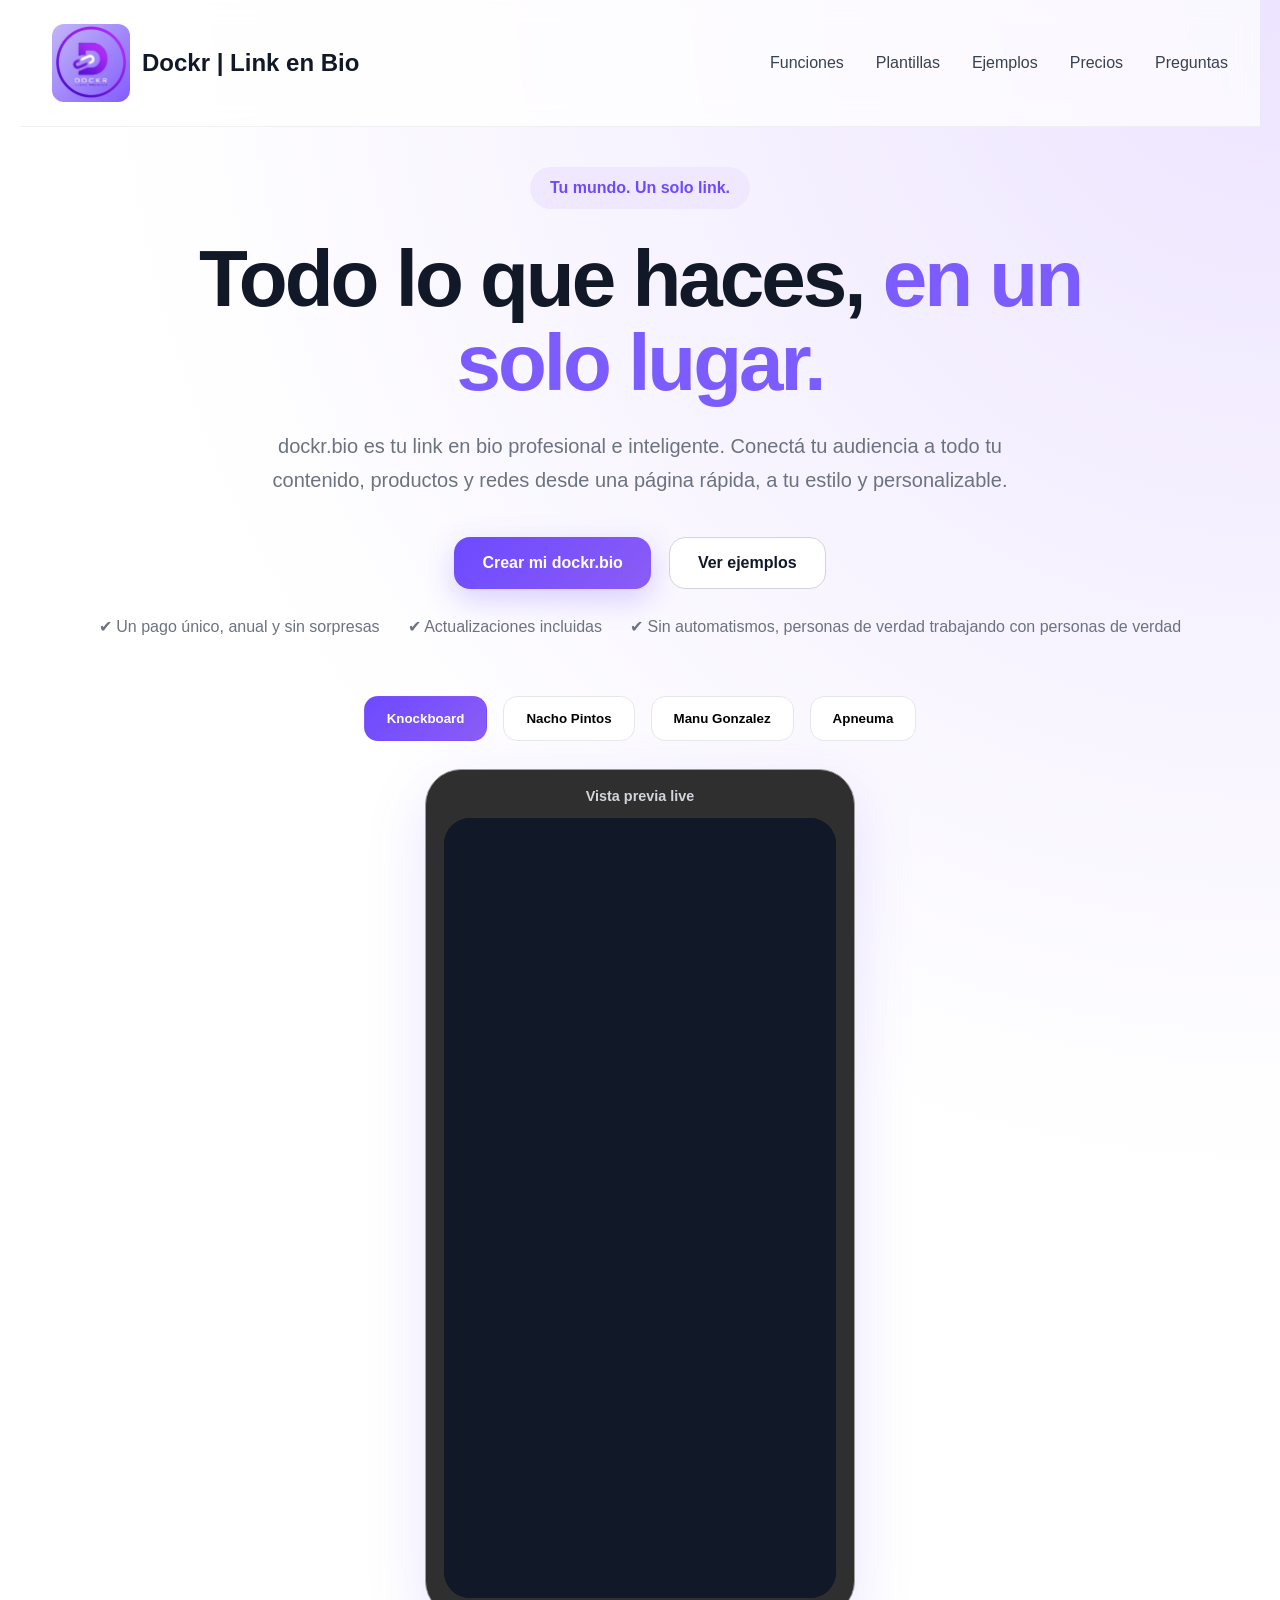
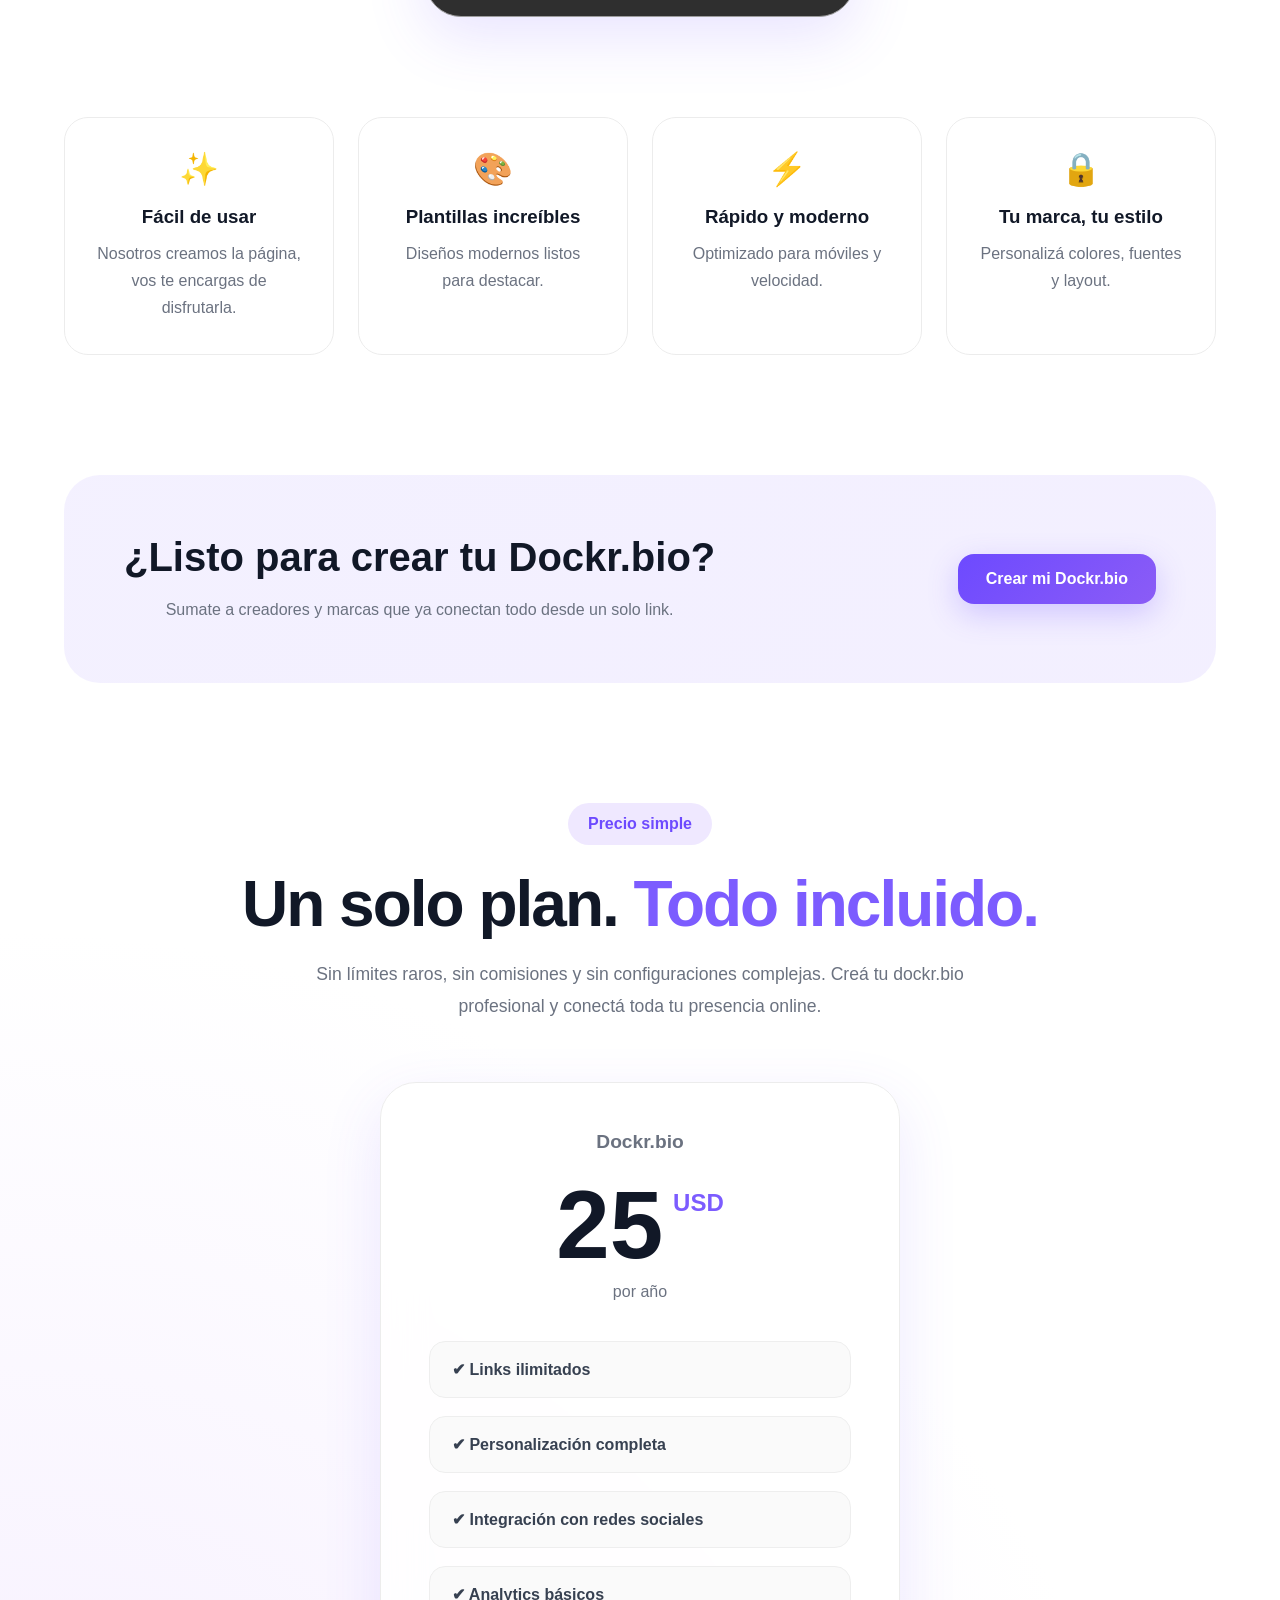
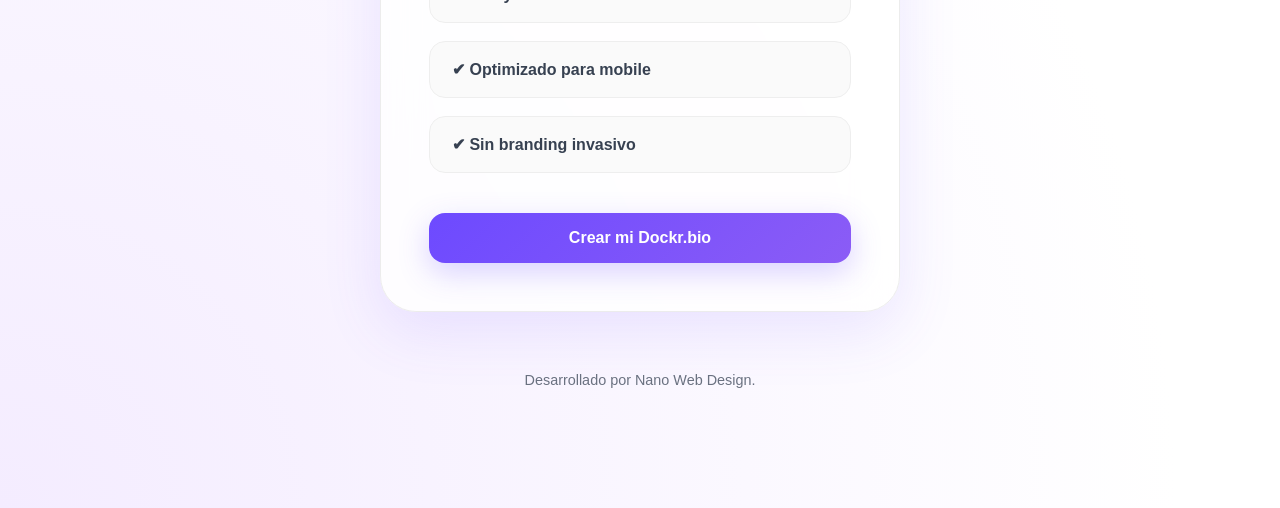
==== commit fbf55a3e: "ver2 ready" ====
--- a/index.html
+++ b/index.html
@@ -13,41 +13,34 @@
     <!-- NAVBAR -->
     <header class="navbar">
       <div class="logo">
-        <img src="logo.png" alt="Dockr Logo" class="logo-box" />
+        <img src="./multimedia/Dockr-logo.png" alt="Dockr Logo" class="logo-box" />
         <span>Dockr | Link en Bio </span>
       </div>
-
       <nav class="nav-links">
         <a href="#features">Funciones</a>
         <a href="#">Plantillas</a>
         <a href="#preview">Ejemplos</a>
         <a href="#pricing">Precios</a>
-        <a href="https://wa.me/598093767029" target="_blank">Preguntas</a>
+        <a href="https://wa.me/598093939221" target="_blank">Preguntas</a>
       </nav>
-
       <button class="mobile-menu-btn">☰</button>
     </header>
 
     <!-- HERO -->
     <main class="hero">
       <div class="hero-badge">Tu mundo. Un solo link.</div>
-
       <h1>
         Todo lo que haces,
         <span>en un solo lugar.</span>
       </h1>
-
       <p class="hero-text">
         dockr.bio es tu link en bio profesional e inteligente. Conectá tu audiencia a todo tu contenido, productos y
         redes desde una página rápida, a tu estilo y personalizable.
       </p>
-
       <div class="hero-buttons">
-        <a href="https://wa.me/598093767029" class="btn-primary"> Crear mi dockr.bio </a>
-
+        <a href="https://wa.me/598093939221" class="btn-primary"> Crear mi dockr.bio </a>
         <a href="#preview" class="btn-secondary"> Ver ejemplos </a>
       </div>
-
       <div class="hero-features">
         <span>✔ Un pago único, anual y sin sorpresas</span>
         <span>✔ Actualizaciones incluidas</span>
@@ -57,11 +50,8 @@
       <!-- SWITCH BUTTONS -->
       <div class="dockr-switcher" id="preview">
         <button class="dockr-btn active" data-url="https://dockr.bio/knockboard">Knockboard</button>
-
         <button class="dockr-btn" data-url="https://dockr.bio/nachopintos">Nacho Pintos</button>
-
         <button class="dockr-btn" data-url="https://dockr.bio/manugonzalez">Manu Gonzalez</button>
-
         <button class="dockr-btn" data-url="https://dockr.bio/apneuma">Apneuma</button>
       </div>
 
@@ -82,19 +72,16 @@
           <h3>Fácil de usar</h3>
           <p>Nosotros creamos la página, vos te encargas de disfrutarla.</p>
         </div>
-
         <div class="feature-card">
           <div class="feature-icon">🎨</div>
           <h3>Plantillas increíbles</h3>
           <p>Diseños modernos listos para destacar.</p>
         </div>
-
         <div class="feature-card">
           <div class="feature-icon">⚡</div>
           <h3>Rápido y moderno</h3>
           <p>Optimizado para móviles y velocidad.</p>
         </div>
-
         <div class="feature-card">
           <div class="feature-icon">🔒</div>
           <h3>Tu marca, tu estilo</h3>
@@ -106,54 +93,40 @@
       <section class="bottom-cta">
         <div>
           <h2>¿Listo para crear tu Dockr.bio?</h2>
-
           <p>Sumate a creadores y marcas que ya conectan todo desde un solo link.</p>
         </div>
-
-        <a href="https://wa.me/598093767029" class="btn-primary"> Crear mi Dockr.bio </a>
+        <a href="https://wa.me/598093939221" class="btn-primary"> Crear mi Dockr.bio </a>
       </section>
 
       <!-- PRICING -->
       <section class="pricing-section" id="pricing">
         <div class="pricing-badge">Precio simple</div>
-
         <h2>
           Un solo plan.
           <span>Todo incluido.</span>
         </h2>
-
         <p class="pricing-text">
           Sin límites raros, sin comisiones y sin configuraciones complejas. Creá tu dockr.bio profesional y conectá
           toda tu presencia online.
         </p>
-
         <div class="pricing-card">
           <div class="pricing-top">
             <h3>Dockr.bio</h3>
-
             <div class="price">
               <span class="price-number">25</span>
               <span class="price-currency">USD</span>
             </div>
-
             <span class="price-period"> por año </span>
           </div>
-
           <div class="pricing-features">
             <div class="pricing-item">✔ Links ilimitados</div>
-
             <div class="pricing-item">✔ Personalización completa</div>
-
             <div class="pricing-item">✔ Integración con redes sociales</div>
-
             <div class="pricing-item">✔ Analytics básicos</div>
-
             <div class="pricing-item">✔ Optimizado para mobile</div>
-
             <div class="pricing-item">✔ Sin branding invasivo</div>
           </div>
-
-          <a href="#" class="btn-primary pricing-btn"> Crear mi Dockr.bio </a>
+          <a href="https://wa.me/598093939221" class="btn-primary pricing-btn"> Crear mi Dockr.bio </a>
         </div>
       </section>
 
--- a/styles/main.css
+++ b/styles/main.css
@@ -18,7 +18,6 @@
 
 body {
   font-family: "Inter", sans-serif;
-
   background:
     radial-gradient(circle at top right, #ede4ff 0%, transparent 30%),
     radial-gradient(circle at bottom left, #f4ecff 0%, transparent 30%), #ffffff;
@@ -41,24 +40,16 @@
 .navbar {
   width: 100%;
   max-width: 1240px;
-
   margin: 0 auto;
-
   padding: 24px 32px;
-
   display: flex;
   align-items: center;
   justify-content: space-between;
-
   position: sticky;
   top: 0;
-
   z-index: 100;
-
   backdrop-filter: blur(14px);
-
   background: rgba(255, 255, 255, 0.72);
-
   border-bottom: 1px solid rgba(229, 231, 235, 0.6);
 }
 
@@ -66,23 +57,18 @@
   display: flex;
   align-items: center;
   gap: 12px;
-
   font-size: 1.5rem;
   font-weight: 800;
 }
 
 .logo-box {
-  width: 42px;
-  height: 42px;
-
+  width: 78px;
+  height: 78px;
   border-radius: 12px;
-
-  background: linear-gradient(135deg, #6d4aff, #9b7dff);
-
+  background: linear-gradient(135deg, #c4b6f7, #825cff);
   display: flex;
   align-items: center;
   justify-content: center;
-
   color: white;
   font-weight: 700;
 }
@@ -95,7 +81,6 @@
 .nav-links a {
   color: #374151;
   font-weight: 500;
-
   transition: 0.2s ease;
 }
 
@@ -120,30 +105,22 @@
 
 .btn-primary {
   background: linear-gradient(135deg, #6d4aff, #8b5cf6);
-
   color: white;
-
   padding: 16px 28px;
-
   border-radius: 16px;
-
   font-weight: 700;
-
   display: inline-flex;
   align-items: center;
   justify-content: center;
-
   transition:
     transform 0.2s ease,
     opacity 0.2s ease,
     box-shadow 0.2s ease;
-
   box-shadow: 0 10px 30px rgba(109, 74, 255, 0.25);
 }
 
 .btn-primary:hover {
   transform: translateY(-2px);
-
   opacity: 0.95;
 }
 
@@ -153,17 +130,11 @@
 
 .btn-secondary {
   border: 1px solid #d1d5db;
-
   color: #111827;
-
   padding: 16px 28px;
-
   border-radius: 16px;
-
   font-weight: 600;
-
   background: white;
-
   transition: 0.2s ease;
 }
 
@@ -181,40 +152,27 @@
 
 .hero {
   max-width: 1200px;
-
   margin: 0 auto;
-
   padding: 40px 24px 120px;
-
   text-align: center;
 }
 
 .hero-badge {
   display: inline-flex;
-
   padding: 12px 20px;
-
   background: #efe8ff;
-
   border-radius: 999px;
-
   color: #6d4aff;
-
   font-weight: 700;
-
   margin-bottom: 28px;
 }
 
 .hero h1 {
   font-size: 5rem;
   line-height: 1.05;
-
   max-width: 900px;
-
   margin: 0 auto 24px;
-
   font-weight: 800;
-
   letter-spacing: -3px;
 }
 
@@ -224,12 +182,9 @@
 
 .hero-text {
   max-width: 760px;
-
   margin: 0 auto;
-
   font-size: 1.25rem;
   line-height: 1.7;
-
   color: #6b7280;
 }
 
@@ -237,9 +192,7 @@
   display: flex;
   justify-content: center;
   gap: 18px;
-
   margin-top: 40px;
-
   flex-wrap: wrap;
 }
 
@@ -247,11 +200,8 @@
   display: flex;
   justify-content: center;
   gap: 28px;
-
   margin-top: 28px;
-
-  color: #6b7280;
-
+  color: #6b7280;
   flex-wrap: wrap;
 }
 
@@ -263,42 +213,30 @@
   display: flex;
   justify-content: center;
   gap: 16px;
-
   margin-top: 60px;
   margin-bottom: 28px;
-
   flex-wrap: wrap;
 }
 
 .dockr-btn {
   border: none;
-
   padding: 14px 22px;
-
   border-radius: 14px;
-
   background: white;
-
   border: 1px solid #e5e7eb;
-
   cursor: pointer;
-
   font-weight: 600;
-
   transition: 0.2s ease;
 }
 
 .dockr-btn:hover {
   transform: translateY(-2px);
-
   border-color: #c4b5fd;
 }
 
 .dockr-btn.active {
   background: linear-gradient(135deg, #6d4aff, #8b5cf6);
-
   color: white;
-
   border-color: transparent;
 }
 
@@ -309,29 +247,19 @@
 .dockr-preview-wrapper {
   width: 100%;
   max-width: 430px;
-
   margin: 0 auto;
-
   background: #2f2f2f;
-
   border-radius: 36px;
-
   padding: 18px;
-
   box-shadow: 0 20px 60px rgba(109, 74, 255, 0.15);
-
   border: 1px solid #9c9c9c;
 }
 
 .dockr-preview-header {
   text-align: center;
-
   margin-bottom: 14px;
-
   font-size: 0.9rem;
-
   color: #d1d5db;
-
   font-weight: 600;
 }
 
@@ -340,13 +268,9 @@
 .iframe-container {
   width: 100%;
   height: 780px;
-
   overflow: hidden;
-
   border-radius: 26px;
-
   position: relative;
-
   background: #111827;
 }
 
@@ -367,36 +291,27 @@
 
 .features-grid {
   margin-top: 100px;
-
   display: grid;
   grid-template-columns: repeat(4, 1fr);
-
   gap: 24px;
 }
 
 .feature-card {
   background: rgba(255, 255, 255, 0.75);
-
   backdrop-filter: blur(20px);
-
   padding: 32px;
-
   border-radius: 24px;
-
   border: 1px solid #ececec;
-
   transition: 0.2s ease;
 }
 
 .feature-card:hover {
   transform: translateY(-4px);
-
   box-shadow: 0 20px 40px rgba(0, 0, 0, 0.05);
 }
 
 .feature-icon {
   font-size: 2rem;
-
   margin-bottom: 18px;
 }
 
@@ -406,7 +321,6 @@
 
 .feature-card p {
   color: #6b7280;
-
   line-height: 1.7;
 }
 
@@ -416,34 +330,24 @@
 
 .pricing-section {
   margin-top: 120px;
-
   text-align: center;
 }
 
 .pricing-badge {
   display: inline-flex;
-
   padding: 12px 20px;
-
   background: #efe8ff;
-
   border-radius: 999px;
-
   color: #6d4aff;
-
   font-weight: 700;
-
   margin-bottom: 24px;
 }
 
 .pricing-section h2 {
   font-size: 4rem;
   line-height: 1.1;
-
   margin-bottom: 20px;
-
   font-weight: 800;
-
   letter-spacing: -2px;
 }
 
@@ -453,40 +357,27 @@
 
 .pricing-text {
   max-width: 720px;
-
   margin: 0 auto;
-
-  color: #6b7280;
-
+  color: #6b7280;
   font-size: 1.1rem;
   line-height: 1.8;
 }
 
 .pricing-card {
   max-width: 520px;
-
   margin: 60px auto 0;
-
   background: rgba(255, 255, 255, 0.82);
-
   backdrop-filter: blur(20px);
-
   border-radius: 36px;
-
   padding: 48px;
-
   border: 1px solid #ececec;
-
   box-shadow: 0 20px 60px rgba(109, 74, 255, 0.12);
 }
 
 .pricing-top h3 {
   font-size: 1.2rem;
-
   margin-bottom: 24px;
-
-  color: #6b7280;
-
+  color: #6b7280;
   font-weight: 700;
 }
 
@@ -494,67 +385,49 @@
   display: flex;
   align-items: flex-start;
   justify-content: center;
-
   gap: 10px;
 }
 
 .price-number {
   font-size: 6rem;
   line-height: 1;
-
   font-weight: 800;
-
   color: #111827;
 }
 
 .price-currency {
   font-size: 1.5rem;
-
   font-weight: 700;
-
   margin-top: 12px;
-
   color: #7c5cff;
 }
 
 .price-period {
   display: block;
-
   margin-top: 10px;
-
-  color: #6b7280;
-
+  color: #6b7280;
   font-size: 1rem;
 }
 
 .pricing-features {
   margin-top: 40px;
-
   display: flex;
   flex-direction: column;
-
   gap: 18px;
-
   text-align: left;
 }
 
 .pricing-item {
   padding: 18px 22px;
-
   border-radius: 16px;
-
   background: #fafafa;
-
   border: 1px solid #eeeeee;
-
   font-weight: 600;
-
   color: #374151;
 }
 
 .pricing-btn {
   width: 100%;
-
   margin-top: 40px;
 }
 
@@ -564,31 +437,23 @@
 
 .bottom-cta {
   margin-top: 120px;
-
   padding: 60px;
-
   border-radius: 36px;
-
   background: linear-gradient(135deg, rgba(109, 74, 255, 0.08), rgba(155, 125, 255, 0.12));
-
   display: flex;
   align-items: center;
   justify-content: space-between;
-
   gap: 40px;
 }
 
 .bottom-cta h2 {
   font-size: 2.5rem;
-
   margin-bottom: 16px;
 }
 
 .bottom-cta p {
   color: #6b7280;
-
   line-height: 1.7;
-
   max-width: 620px;
 }
 
@@ -598,11 +463,8 @@
 
 .branding-text {
   text-align: center;
-
   margin-top: 60px;
-
-  color: #6b7280;
-
+  color: #6b7280;
   font-size: 0.9rem;
 }
 
@@ -626,12 +488,9 @@
 
   .mobile-menu-btn {
     display: block;
-
     background: none;
     border: none;
-
     font-size: 2rem;
-
     cursor: pointer;
   }
 }
@@ -661,9 +520,7 @@
 
   .bottom-cta {
     flex-direction: column;
-
     text-align: center;
-
     padding: 40px 28px;
   }
 
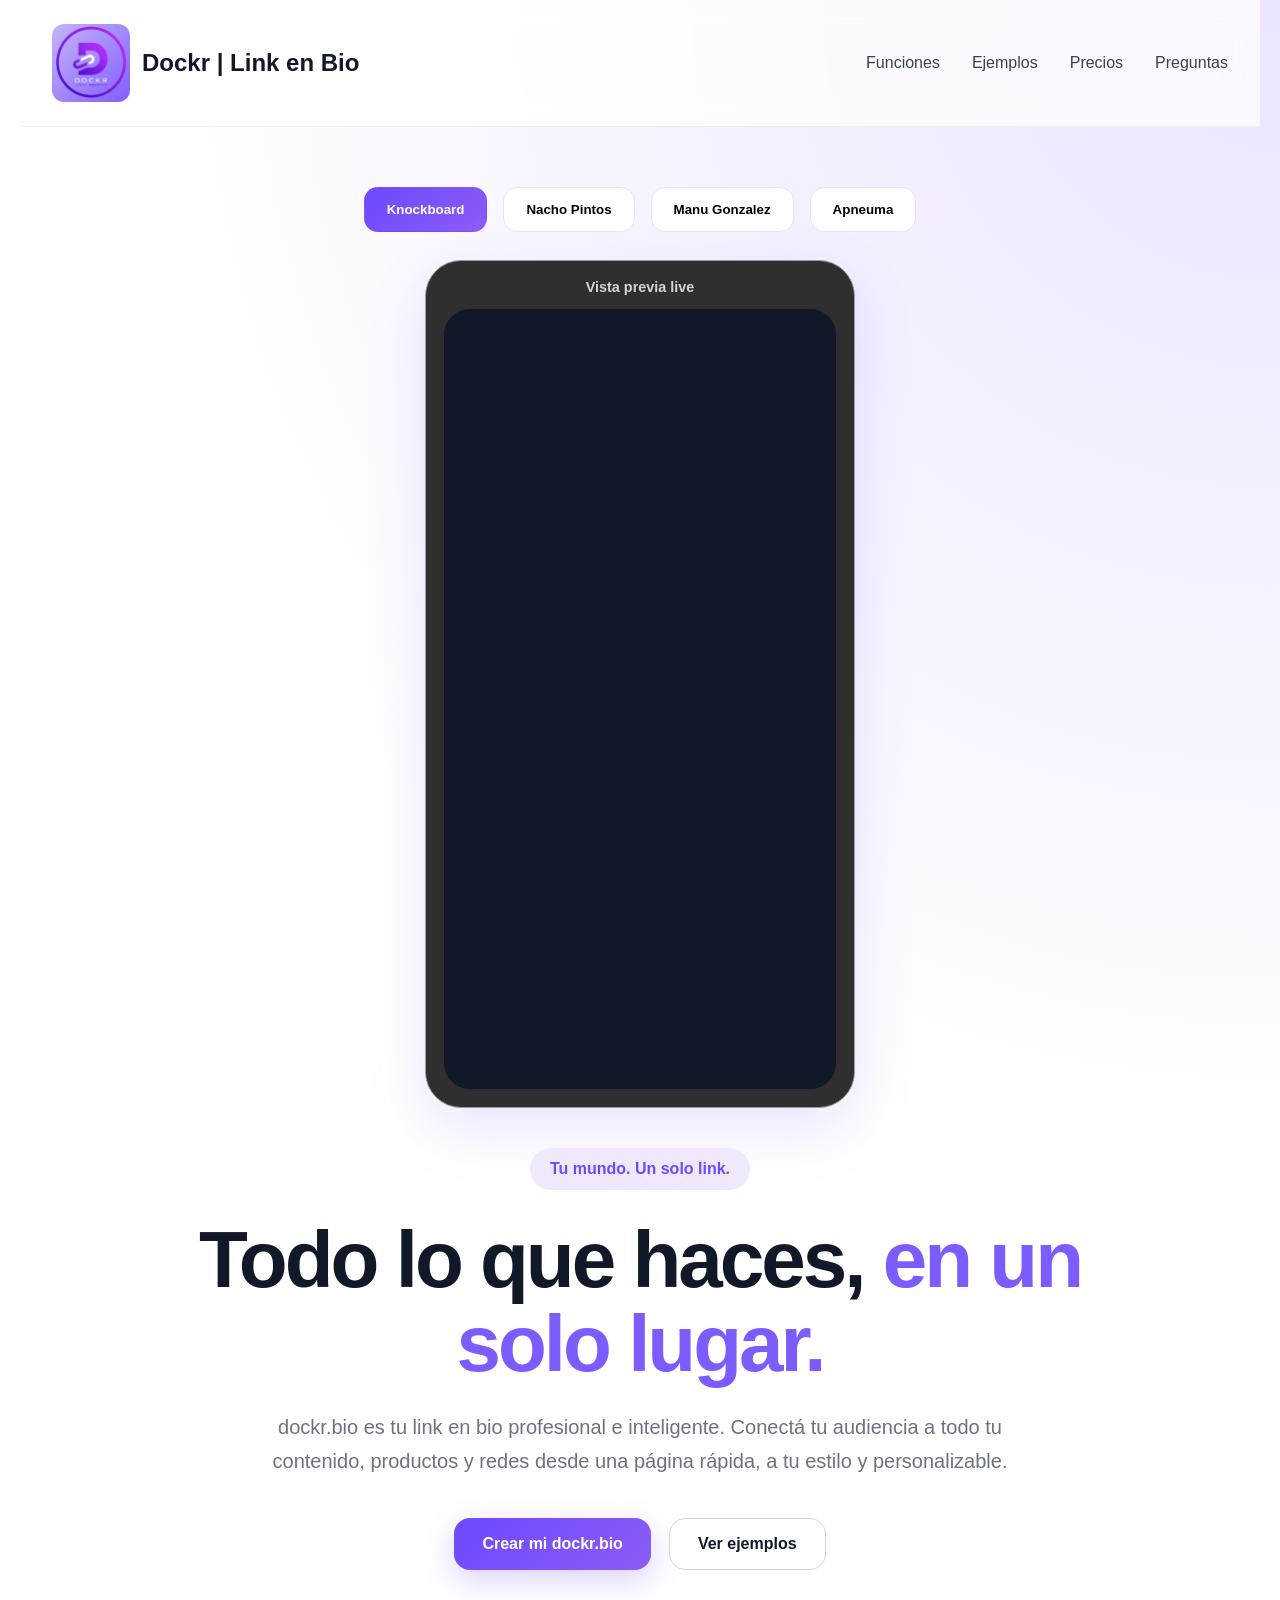
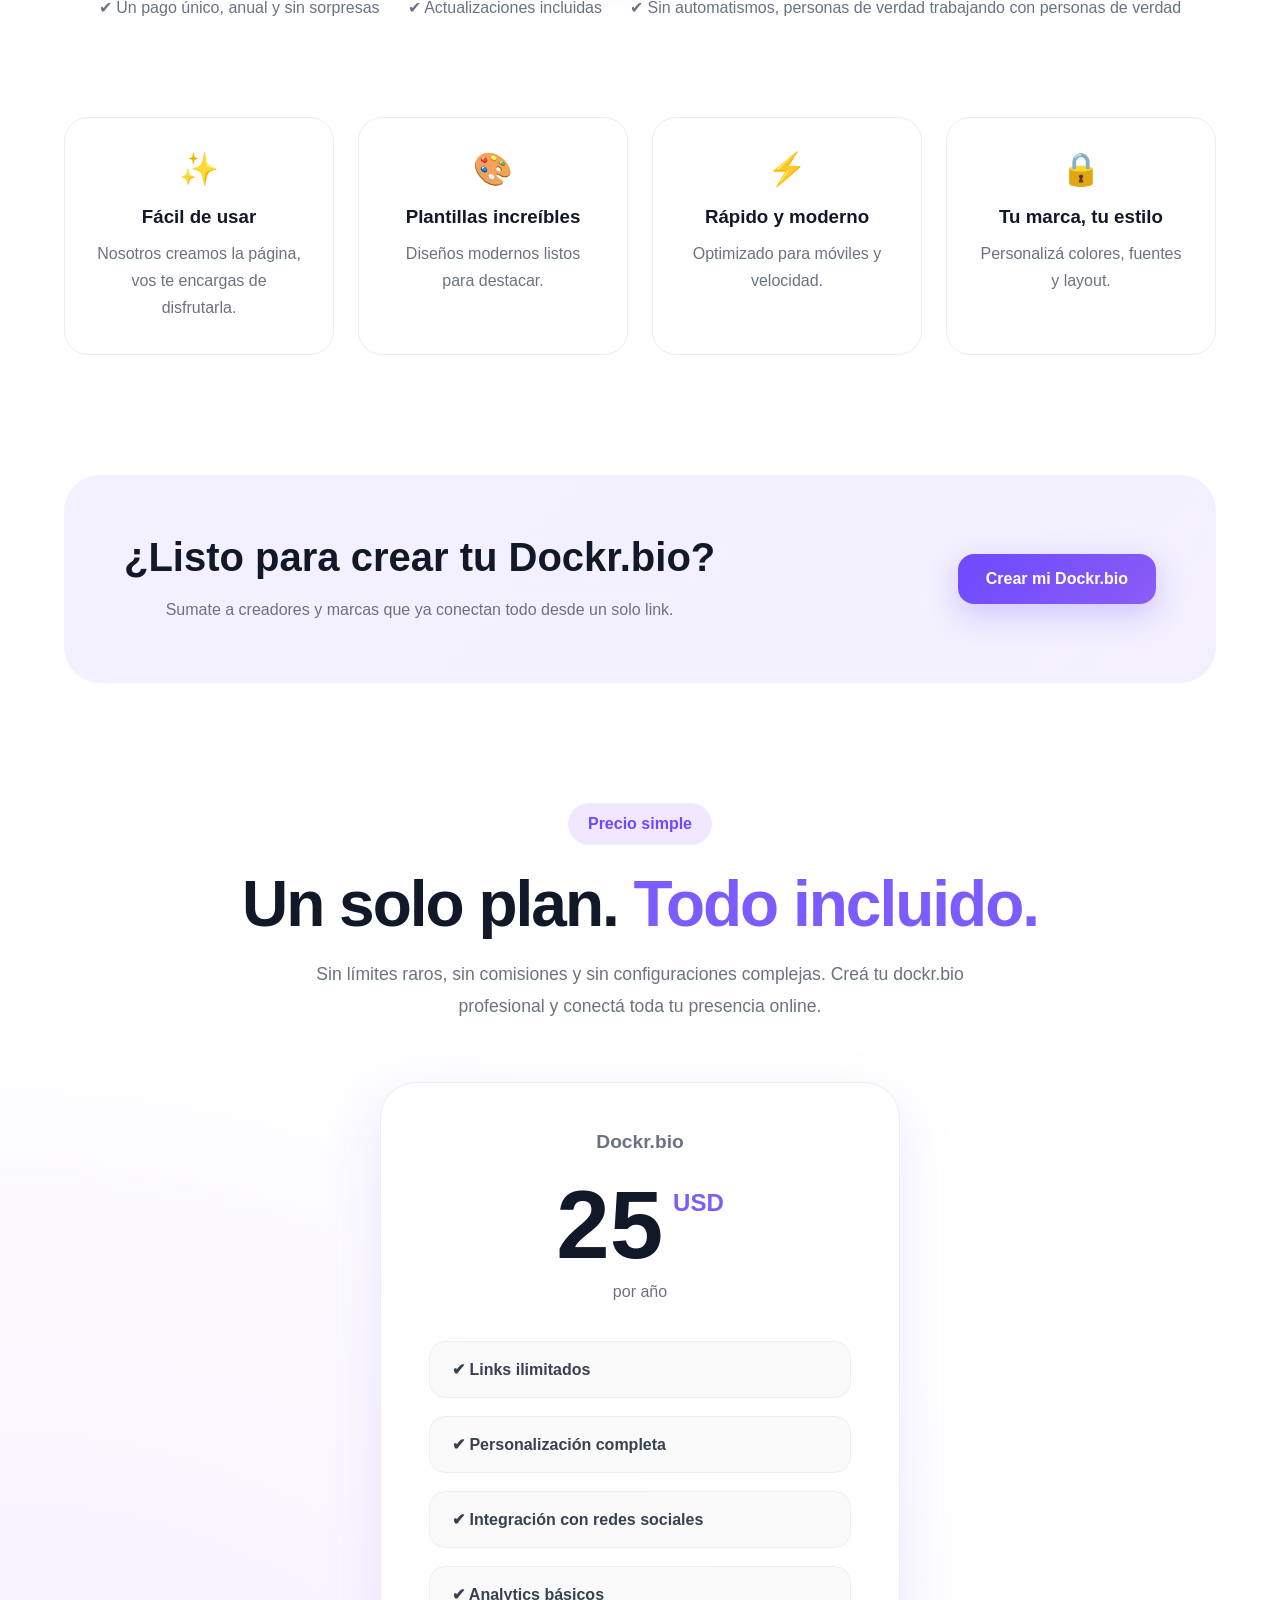
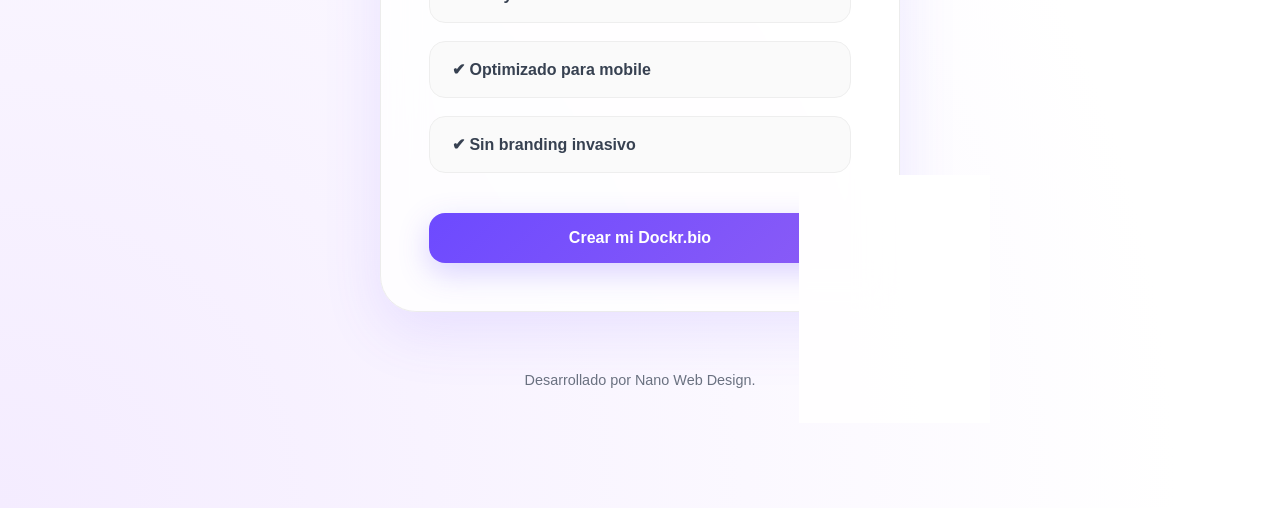
==== commit 3476fd06: "ver2 ready" ====
--- a/index.html
+++ b/index.html
@@ -18,13 +18,30 @@
       </div>
       <nav class="nav-links">
         <a href="#features">Funciones</a>
-        <a href="#">Plantillas</a>
         <a href="#preview">Ejemplos</a>
         <a href="#pricing">Precios</a>
         <a href="https://wa.me/598093939221" target="_blank">Preguntas</a>
       </nav>
       <button class="mobile-menu-btn">☰</button>
     </header>
+
+    <!-- SWITCH BUTTONS -->
+    <div class="dockr-switcher" id="preview">
+      <button class="dockr-btn active" data-url="https://dockr.bio/knockboard">Knockboard</button>
+      <button class="dockr-btn" data-url="https://dockr.bio/nachopintos">Nacho Pintos</button>
+      <button class="dockr-btn" data-url="https://dockr.bio/manugonzalez">Manu Gonzalez</button>
+      <button class="dockr-btn" data-url="https://dockr.bio/apneuma">Apneuma</button>
+    </div>
+
+    <!-- PREVIEW -->
+    <div class="dockr-preview-wrapper">
+      <div class="dockr-preview-header">Vista previa live</div>
+
+      <!-- NUEVO CONTENEDOR -->
+      <div class="iframe-container">
+        <iframe id="dockr-frame" src="https://dockr.bio/knockboard" frameborder="0" loading="lazy"></iframe>
+      </div>
+    </div>
 
     <!-- HERO -->
     <main class="hero">
@@ -45,24 +62,6 @@
         <span>✔ Un pago único, anual y sin sorpresas</span>
         <span>✔ Actualizaciones incluidas</span>
         <span>✔ Sin automatismos, personas de verdad trabajando con personas de verdad</span>
-      </div>
-
-      <!-- SWITCH BUTTONS -->
-      <div class="dockr-switcher" id="preview">
-        <button class="dockr-btn active" data-url="https://dockr.bio/knockboard">Knockboard</button>
-        <button class="dockr-btn" data-url="https://dockr.bio/nachopintos">Nacho Pintos</button>
-        <button class="dockr-btn" data-url="https://dockr.bio/manugonzalez">Manu Gonzalez</button>
-        <button class="dockr-btn" data-url="https://dockr.bio/apneuma">Apneuma</button>
-      </div>
-
-      <!-- PREVIEW -->
-      <div class="dockr-preview-wrapper">
-        <div class="dockr-preview-header">Vista previa live</div>
-
-        <!-- NUEVO CONTENEDOR -->
-        <div class="iframe-container">
-          <iframe id="dockr-frame" src="https://dockr.bio/knockboard" frameborder="0" loading="lazy"></iframe>
-        </div>
       </div>
 
       <!-- FEATURES GRID -->
--- a/styles/main.css
+++ b/styles/main.css
@@ -540,3 +540,9 @@
     height: 700px;
   }
 }
+
+#features,
+#preview,
+#pricing {
+  scroll-margin-top: 150px;
+}
